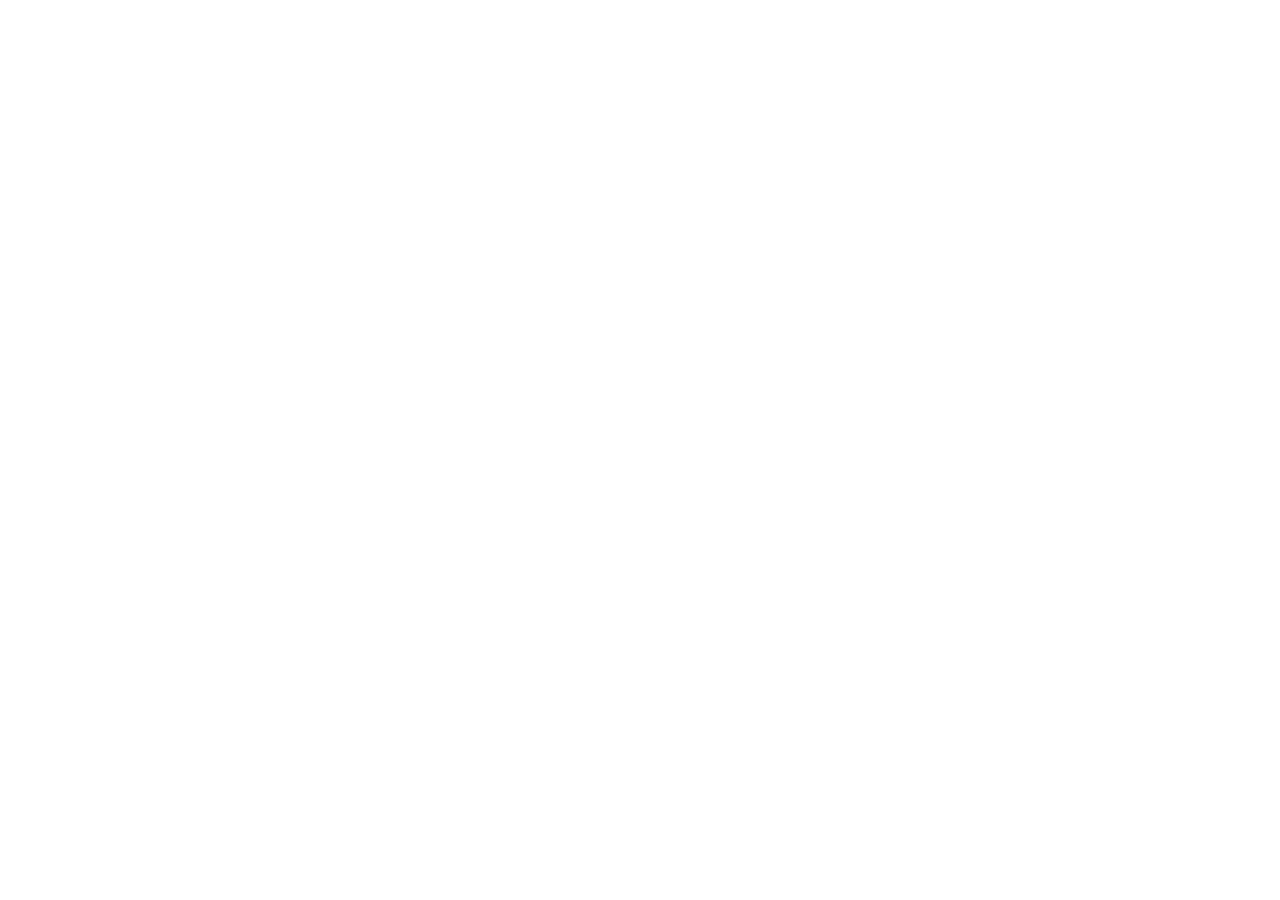
==== index.html @ 427bef6d "Add files via upload" ====
<!DOCTYPE html>
<html lang="en">
<head>
  <meta charset="UTF-8">
  <meta name="viewport" content="width=device-width, initial-scale=1">
  <title>Soulora · Where the soul finds its light</title>
  <meta name="description" content="Soulora Healing & Wellness Collective: book Reiki healing, tarot readings, quantum healing and consultations with senior healers. Where the soul finds its light.">
  <meta name="theme-color" content="#2b3f1d">
  <meta property="og:title" content="Soulora · Healing & Wellness Collective">
  <meta property="og:description" content="Where the soul finds its light. Book Reiki, Tarot, Quantum Healing and Healer Consultations.">
  <meta property="og:image" content="assets/logo-full.jpg">
  <link rel="icon" type="image/png" href="assets/favicon.png">
  <link rel="preconnect" href="https://fonts.googleapis.com">
  <link rel="preconnect" href="https://fonts.gstatic.com" crossorigin>
  <link href="https://fonts.googleapis.com/css2?family=Cormorant+Garamond:ital,wght@0,400;0,500;1,400&family=Jost:wght@300;400;500;600&family=Marcellus&display=swap" rel="stylesheet">
  <link rel="stylesheet" href="css/styles.css">
</head>
<body>
  <header class="site-header" id="site-header"></header>

  <main id="app" aria-live="polite"></main>

  <footer class="site-footer" id="site-footer"></footer>

  <!-- Booking modal -->
  <div class="modal-backdrop" id="modal" role="dialog" aria-modal="true" aria-label="Book an appointment">
    <div class="modal">
      <div class="modal-head"></div>
      <div class="modal-body"></div>
    </div>
  </div>

  <div class="toast" id="toast" role="status"></div>

  <noscript><p style="padding:2rem;text-align:center">Please enable JavaScript to book a session on Soulora.</p></noscript>

  <script src="js/data.js"></script>
  <script src="js/app.js"></script>
</body>
</html>
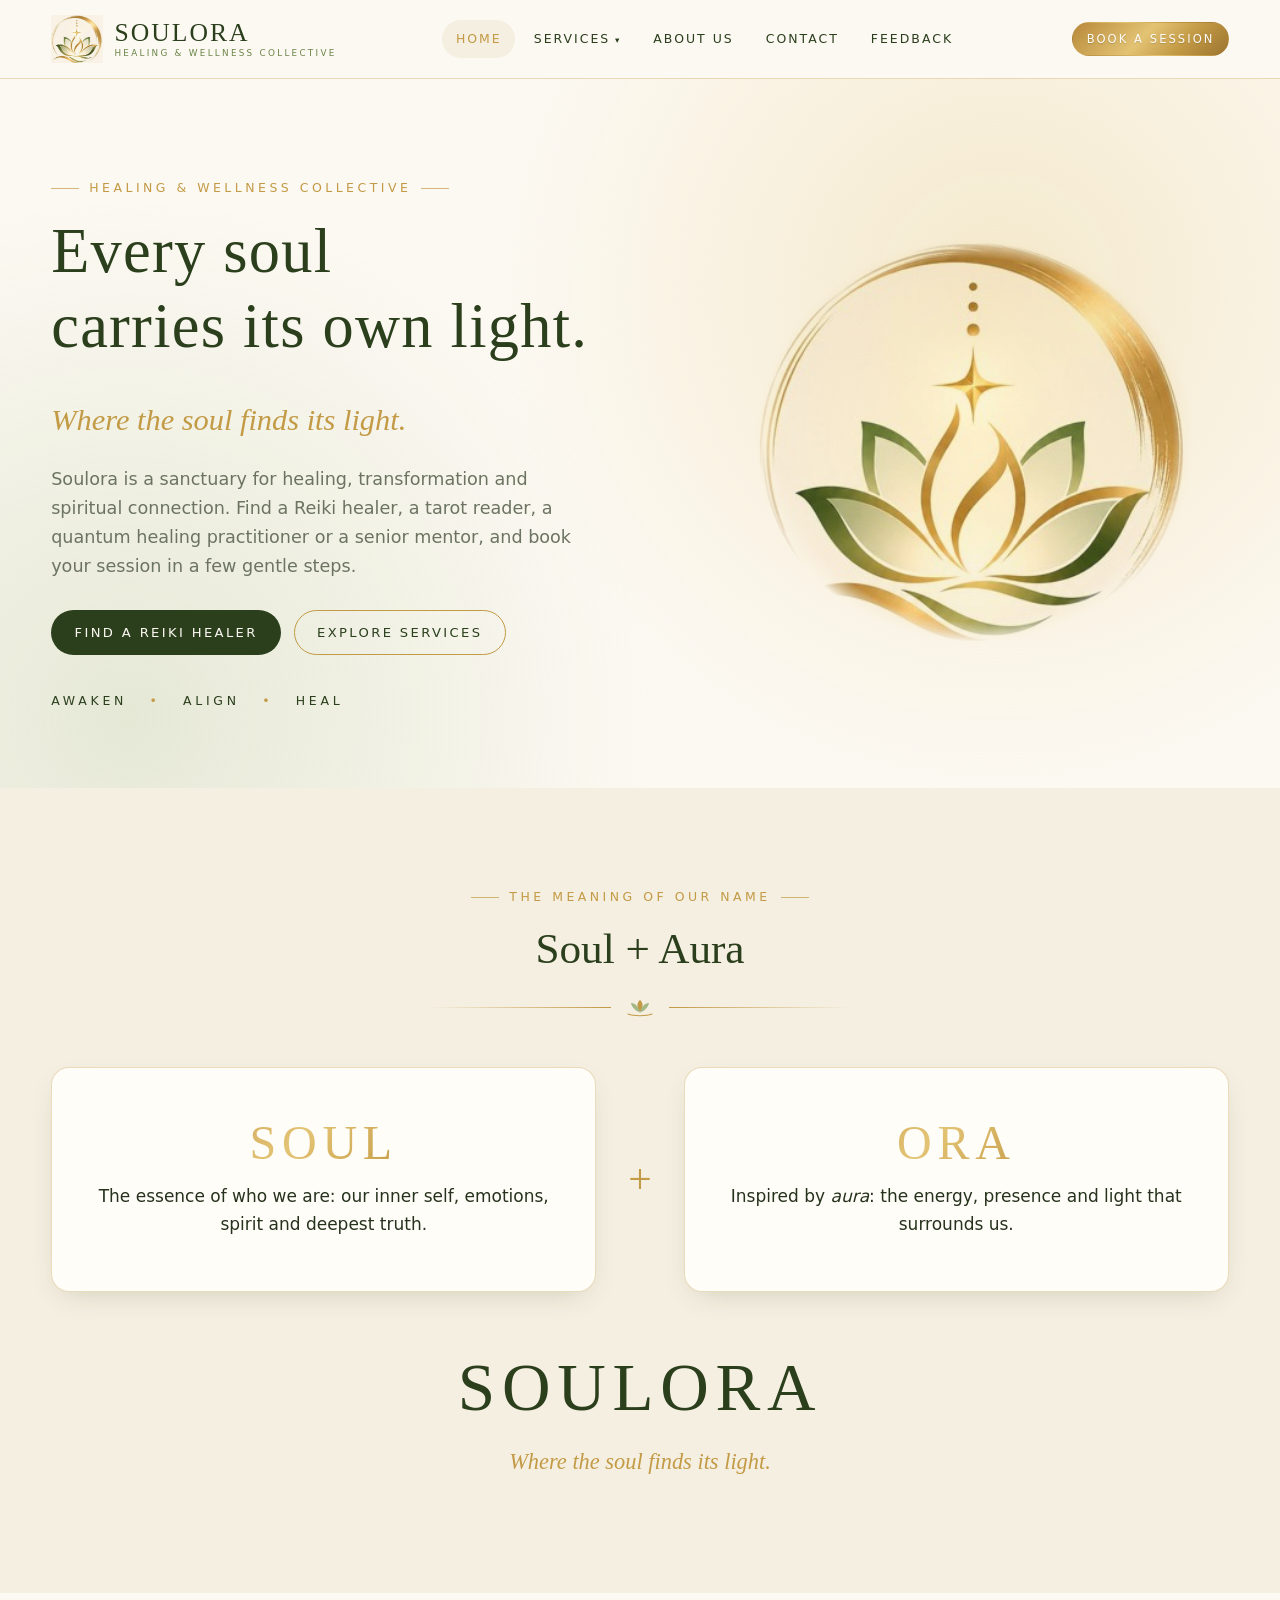
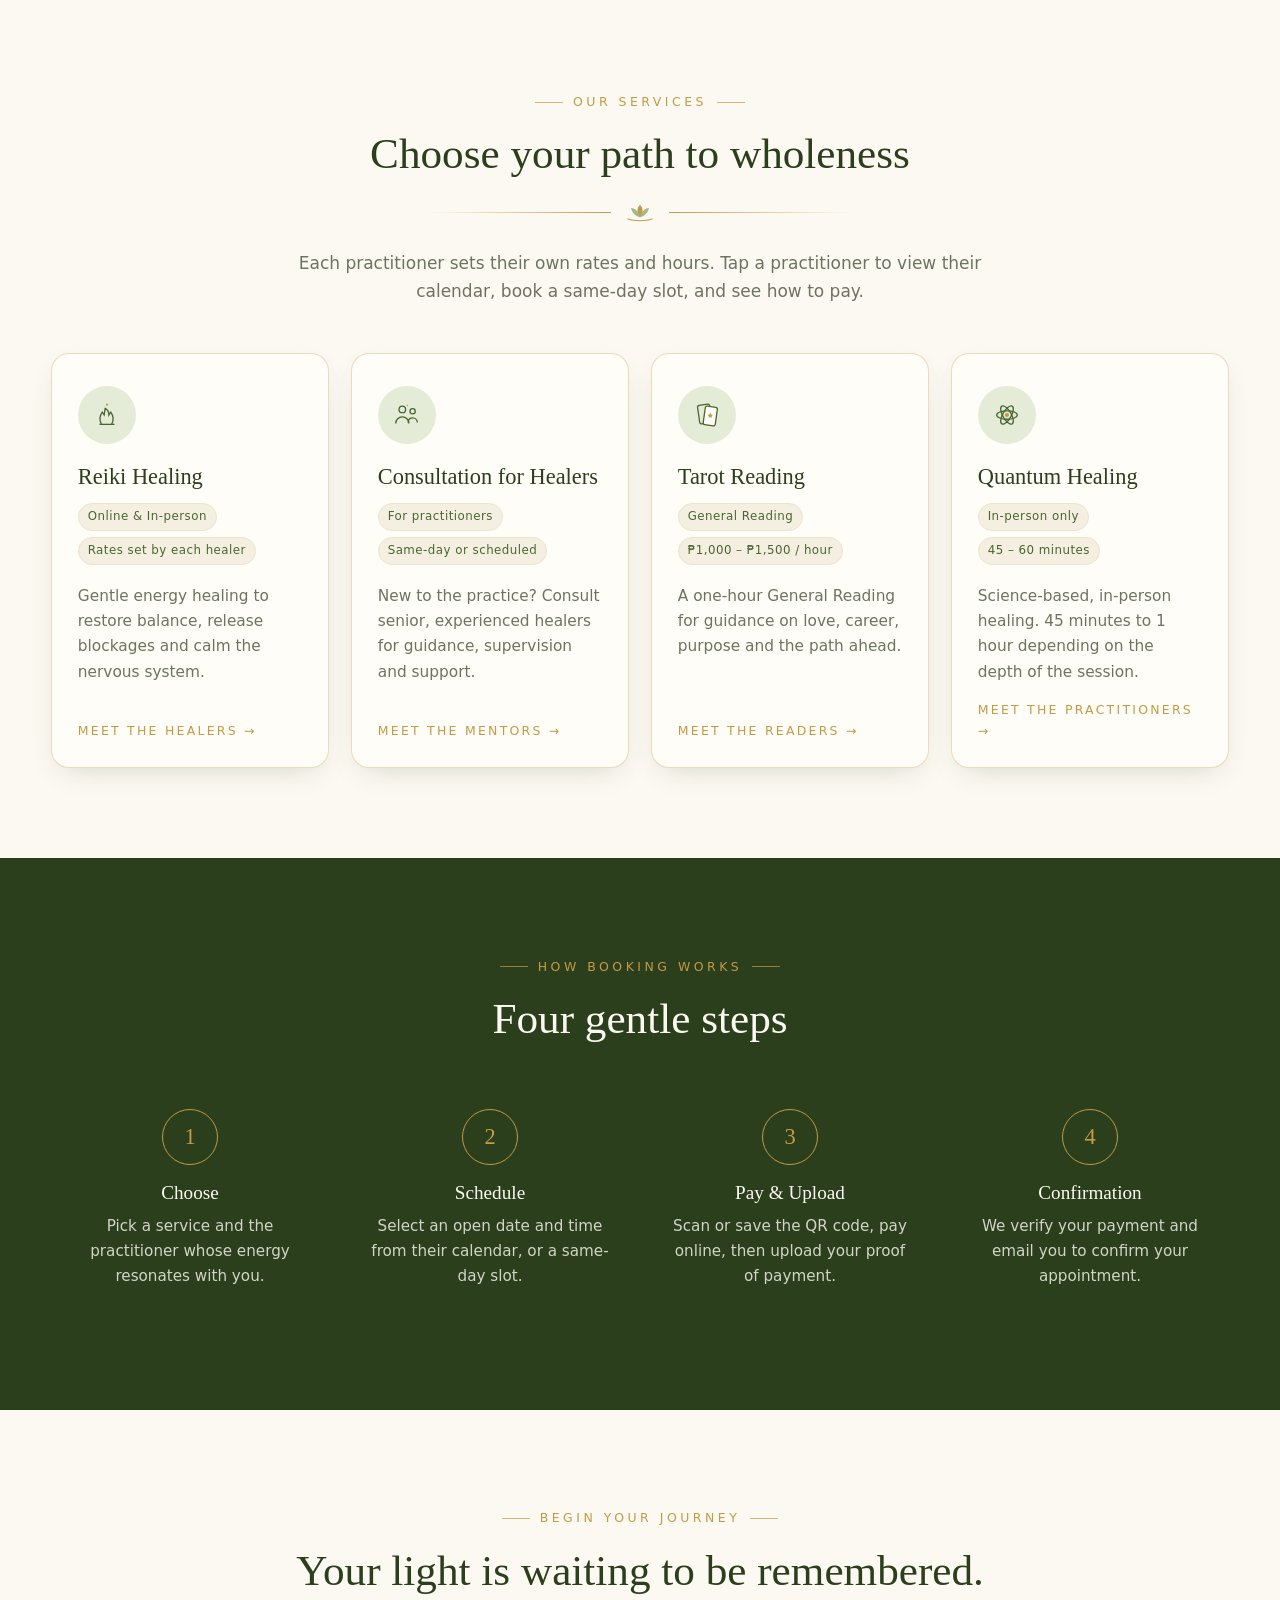
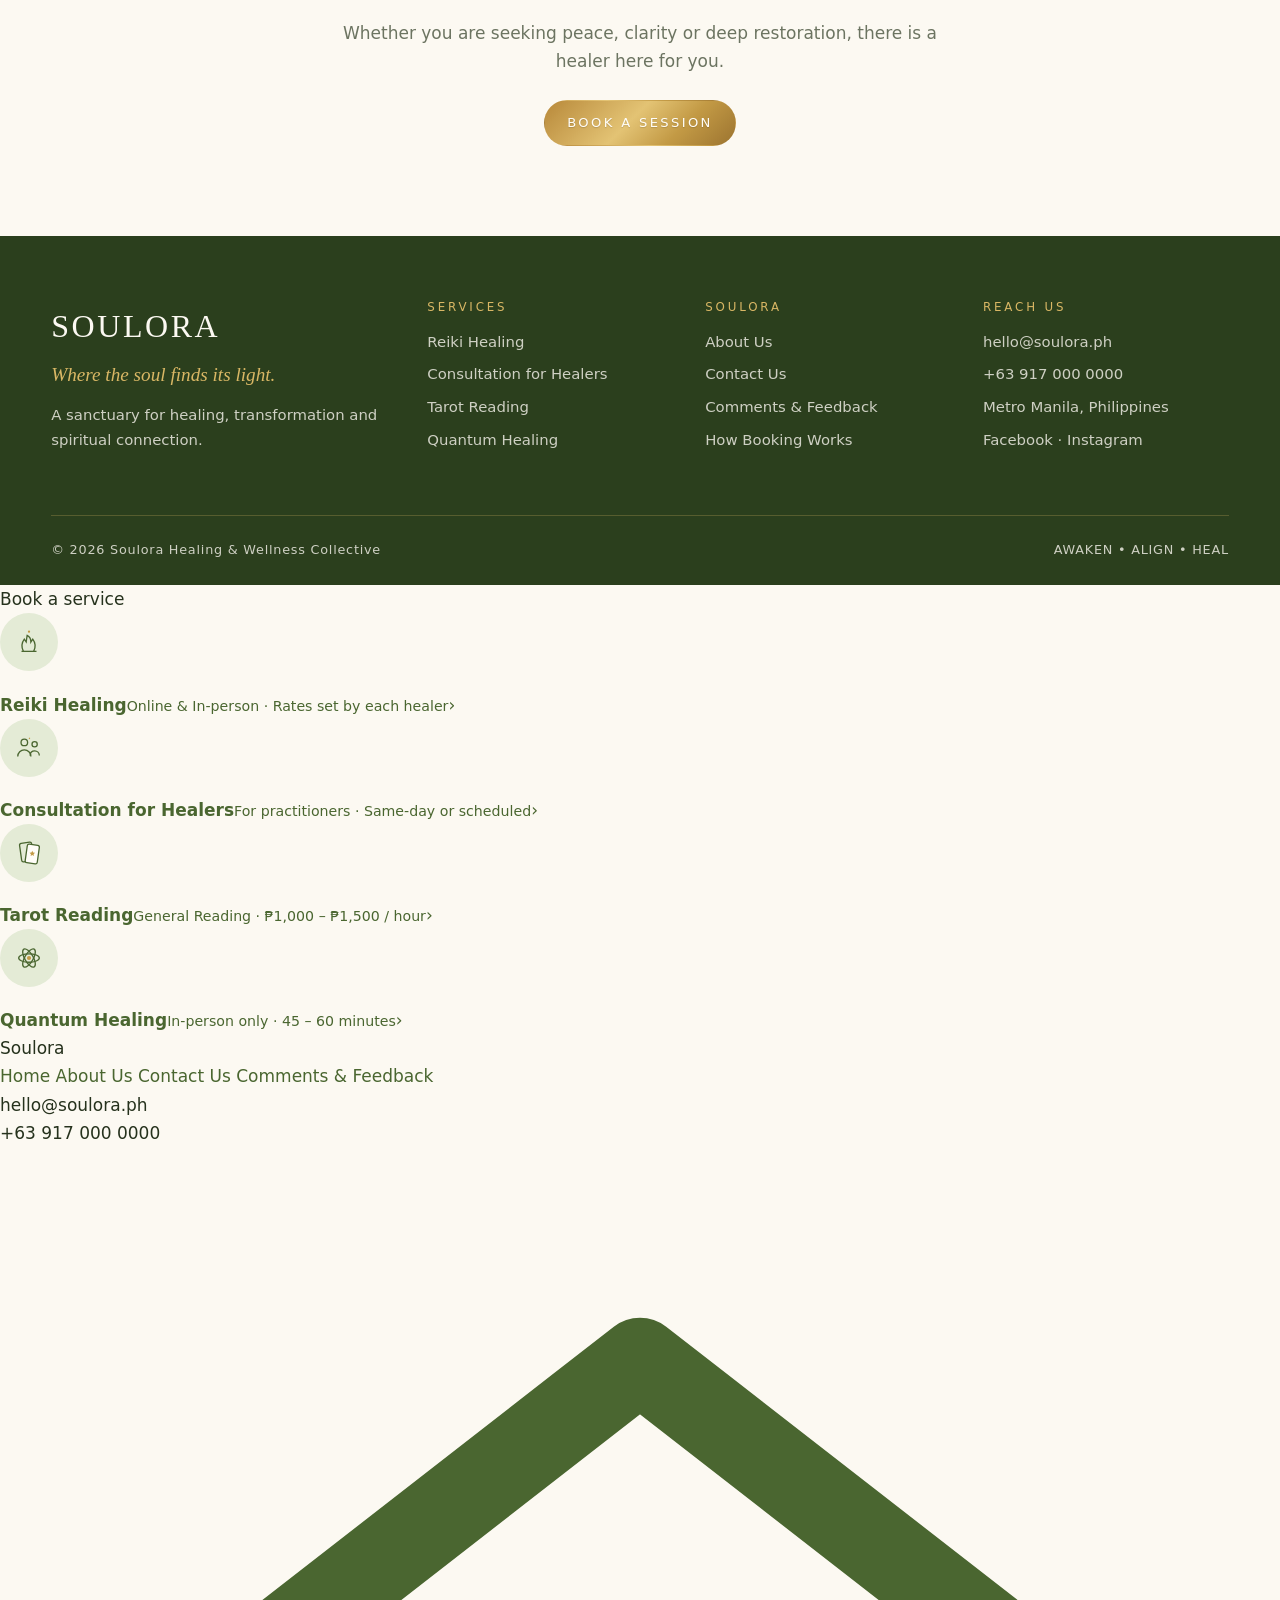
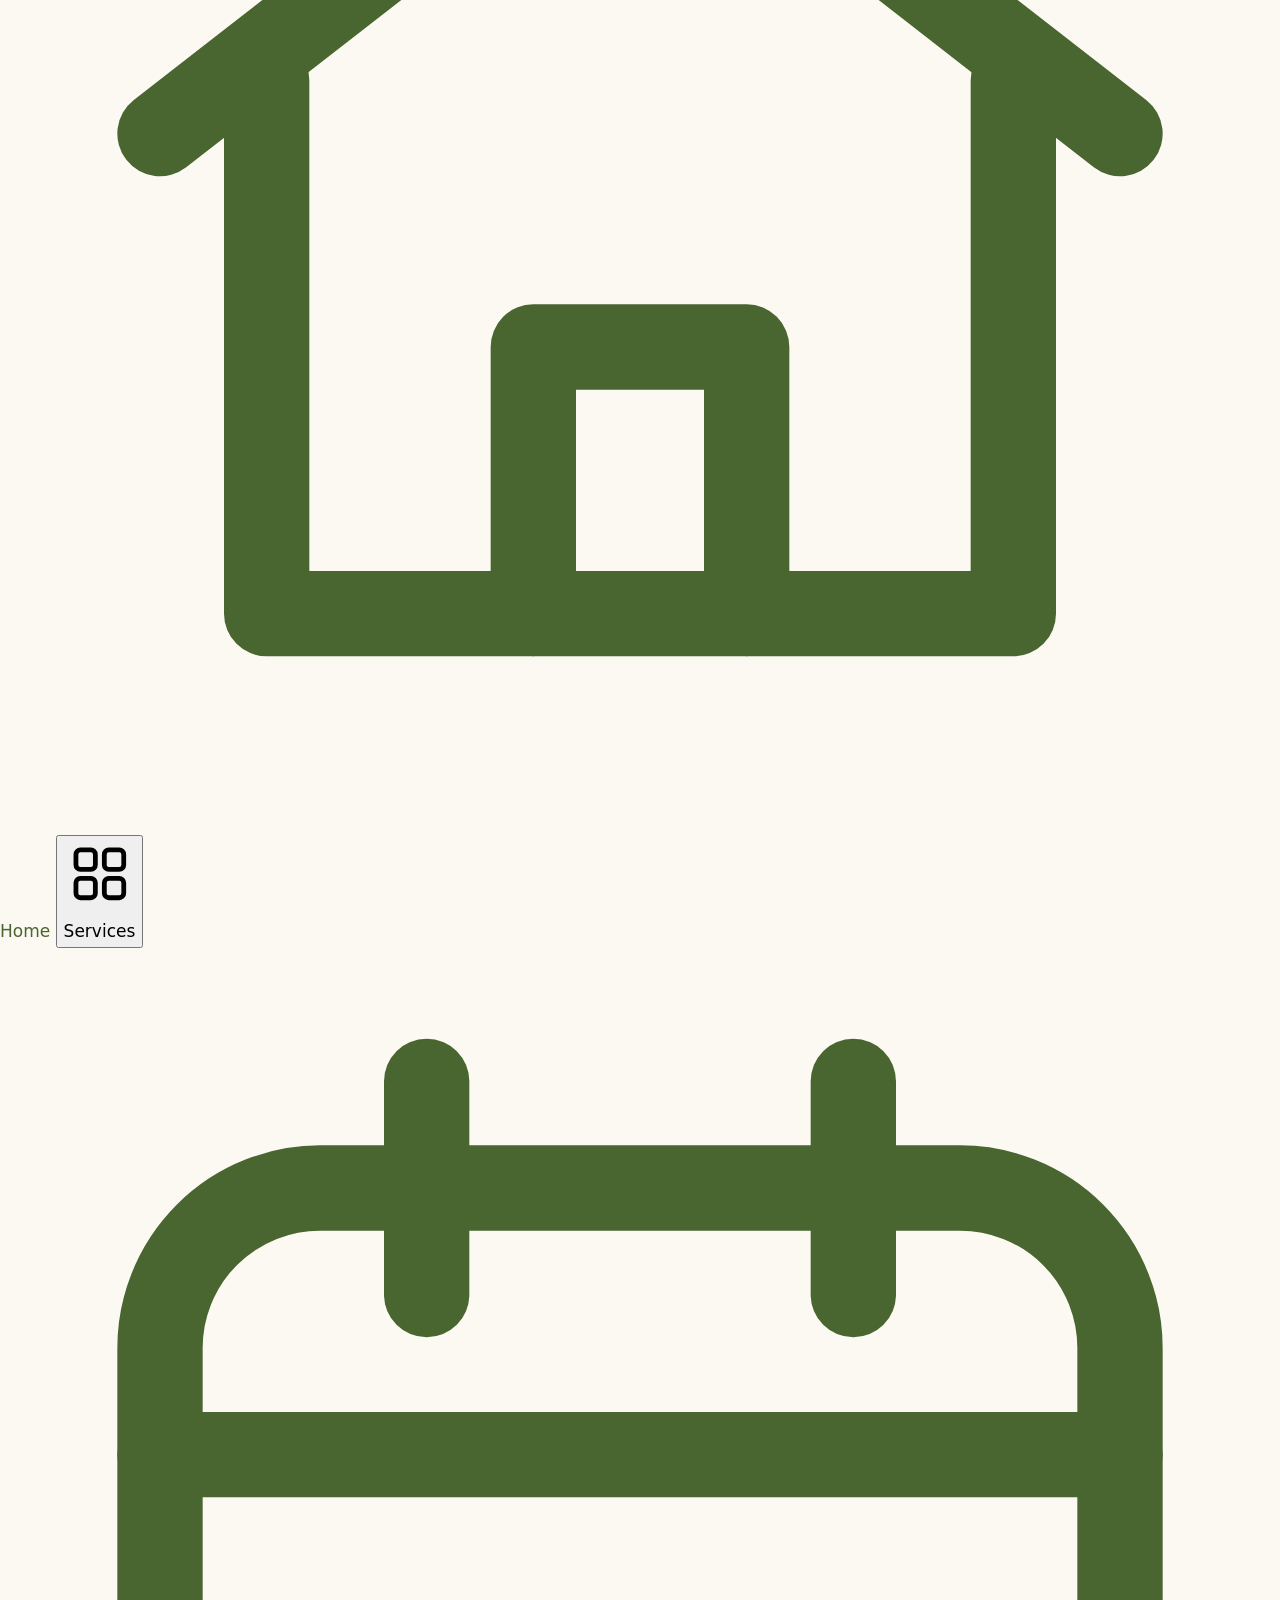
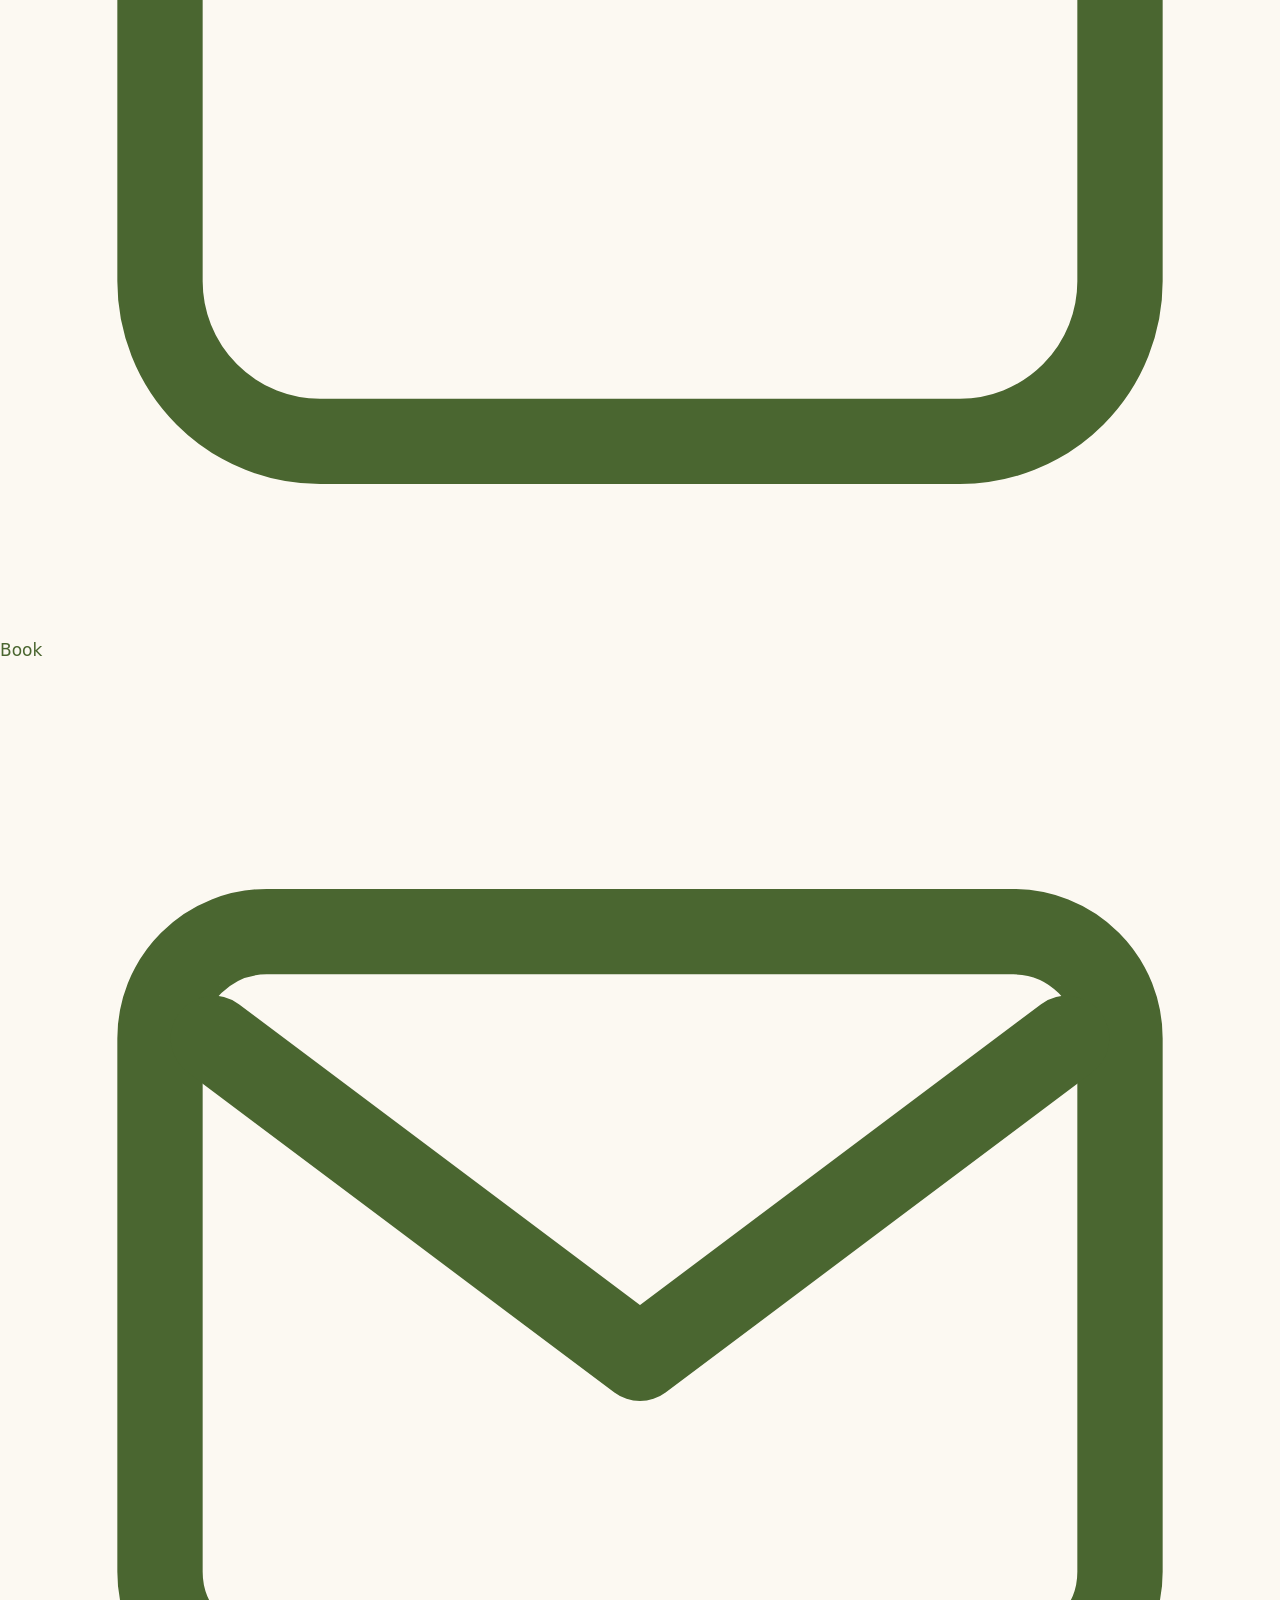
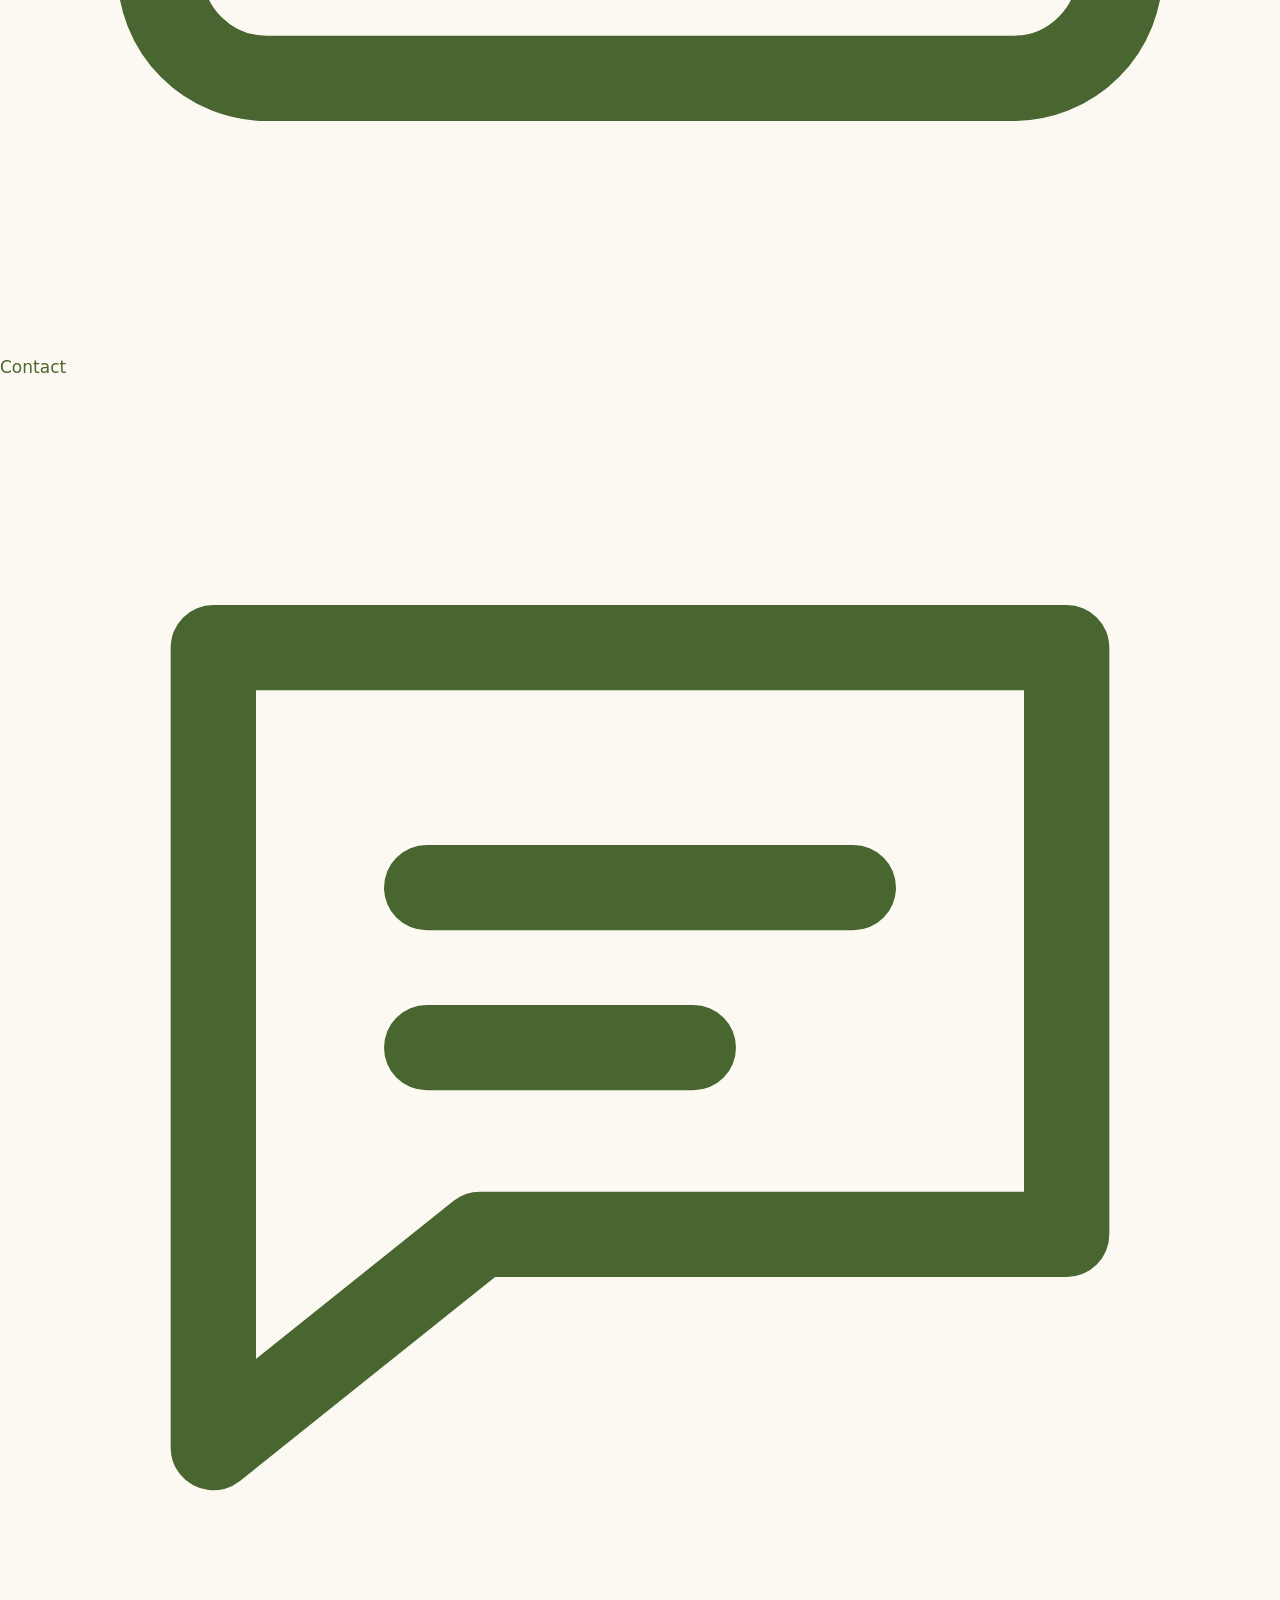
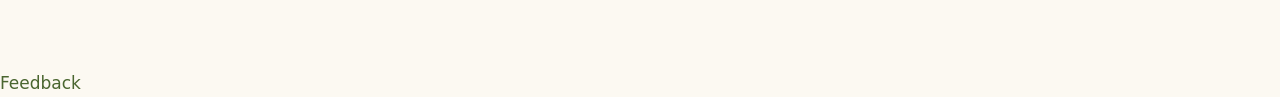
==== commit 374a1798: "Add files via upload" ====
--- a/index.html
+++ b/index.html
@@ -8,12 +8,12 @@
   <meta name="theme-color" content="#2b3f1d">
   <meta property="og:title" content="Soulora · Healing & Wellness Collective">
   <meta property="og:description" content="Where the soul finds its light. Book Reiki, Tarot, Quantum Healing and Healer Consultations.">
-  <meta property="og:image" content="assets/logo-full.jpg">
-  <link rel="icon" type="image/png" href="assets/favicon.png">
+  <meta property="og:image" content="logo-full.jpg">
+  <link rel="icon" type="image/png" href="favicon.png">
   <link rel="preconnect" href="https://fonts.googleapis.com">
   <link rel="preconnect" href="https://fonts.gstatic.com" crossorigin>
   <link href="https://fonts.googleapis.com/css2?family=Cormorant+Garamond:ital,wght@0,400;0,500;1,400&family=Jost:wght@300;400;500;600&family=Marcellus&display=swap" rel="stylesheet">
-  <link rel="stylesheet" href="css/styles.css">
+  <link rel="stylesheet" href="styles.css">
 </head>
 <body>
   <header class="site-header" id="site-header"></header>
@@ -34,7 +34,7 @@
 
   <noscript><p style="padding:2rem;text-align:center">Please enable JavaScript to book a session on Soulora.</p></noscript>
 
-  <script src="js/data.js"></script>
-  <script src="js/app.js"></script>
+  <script src="data.js"></script>
+  <script src="app.js"></script>
 </body>
 </html>
--- a/styles.css
+++ b/styles.css
@@ -0,0 +1,505 @@
+/* ==========================================================================
+   SOULORA — Healing & Wellness Collective
+   Theme colours are taken directly from the Soulora logo:
+   cream background, forest/sage greens (lotus leaves), and brushed gold.
+   ========================================================================== */
+
+:root {
+  --cream: #fcf9f2;
+  --cream-2: #f5efe1;
+  --cream-3: #ede4cf;
+  --forest: #2b3f1d;
+  --green: #4a6630;
+  --green-2: #6b8547;
+  --sage: #a3b884;
+  --sage-light: #e4ebd6;
+  --gold: #c39a45;
+  --gold-2: #d9b765;
+  --gold-light: #efdcae;
+  --ink: #26321d;
+  --muted: #6c7461;
+  --line: rgba(195, 154, 69, 0.35);
+  --white: #fffdf8;
+  --danger: #a5462f;
+
+  --font-display: "Marcellus", "Cormorant Garamond", Georgia, serif;
+  --font-serif: "Cormorant Garamond", Georgia, serif;
+  --font-body: "Jost", "Segoe UI", system-ui, sans-serif;
+
+  --radius: 18px;
+  --radius-sm: 10px;
+  --shadow: 0 10px 30px -12px rgba(43, 63, 29, 0.22);
+  --shadow-lg: 0 24px 60px -20px rgba(43, 63, 29, 0.35);
+  --gold-grad: linear-gradient(135deg, #b8893a 0%, #e3c374 45%, #c39a45 70%, #9c7430 100%);
+  --max: 1180px;
+}
+
+*,
+*::before,
+*::after { box-sizing: border-box; }
+
+html { scroll-behavior: smooth; }
+
+body {
+  margin: 0;
+  font-family: var(--font-body);
+  font-size: 17px;
+  line-height: 1.65;
+  color: var(--ink);
+  background: var(--cream);
+  -webkit-font-smoothing: antialiased;
+}
+
+img { max-width: 100%; display: block; }
+a { color: var(--green); text-decoration: none; }
+a:hover { color: var(--gold); }
+button { font: inherit; cursor: pointer; }
+h1, h2, h3, h4 { font-family: var(--font-display); font-weight: 400; color: var(--forest); line-height: 1.2; margin: 0 0 .5em; }
+h1 { font-size: clamp(2.4rem, 5vw, 3.9rem); letter-spacing: .02em; }
+h2 { font-size: clamp(1.9rem, 3.4vw, 2.7rem); }
+h3 { font-size: 1.4rem; }
+p { margin: 0 0 1em; }
+
+.container { width: min(var(--max), 92%); margin-inline: auto; }
+
+.eyebrow {
+  font-family: var(--font-body);
+  text-transform: uppercase;
+  letter-spacing: .28em;
+  font-size: .78rem;
+  font-weight: 500;
+  color: var(--gold);
+  display: inline-flex;
+  align-items: center;
+  gap: .8em;
+  margin-bottom: 1rem;
+}
+.eyebrow::before, .eyebrow::after { content: ""; width: 28px; height: 1px; background: var(--gold); opacity: .7; }
+
+.serif-italic { font-family: var(--font-serif); font-style: italic; }
+
+/* Gold leaf divider (echoes the small lotus under the logo wordmark) */
+.divider {
+  display: flex; align-items: center; justify-content: center; gap: 14px;
+  margin: 1.2rem auto 1.6rem; max-width: 420px;
+}
+.divider::before, .divider::after { content: ""; flex: 1; height: 1px; background: linear-gradient(90deg, transparent, var(--gold)); }
+.divider::after { background: linear-gradient(90deg, var(--gold), transparent); }
+.divider svg { width: 30px; height: 22px; }
+
+/* ---------- Buttons ---------- */
+.btn {
+  display: inline-flex; align-items: center; justify-content: center; gap: .55em;
+  padding: .85em 1.7em;
+  border-radius: 999px;
+  border: 1px solid transparent;
+  font-family: var(--font-body);
+  font-size: .82rem;
+  letter-spacing: .18em;
+  text-transform: uppercase;
+  font-weight: 500;
+  transition: transform .2s ease, box-shadow .2s ease, background .2s ease, color .2s ease;
+  white-space: nowrap;
+}
+.btn:hover { transform: translateY(-1px); }
+.btn-primary { background: var(--forest); color: var(--cream); }
+.btn-primary:hover { background: var(--green); color: var(--white); box-shadow: var(--shadow); }
+.btn-gold { background: var(--gold-grad); color: var(--white); text-shadow: 0 1px 1px rgba(0,0,0,.15); }
+.btn-gold:hover { color: var(--white); box-shadow: 0 10px 24px -10px rgba(195,154,69,.8); }
+.btn-ghost { background: transparent; color: var(--forest); border-color: var(--gold); }
+.btn-ghost:hover { background: var(--cream-2); color: var(--forest); }
+.btn-sm { padding: .6em 1.15em; font-size: .72rem; }
+.btn[disabled] { opacity: .45; cursor: not-allowed; transform: none; box-shadow: none; }
+
+/* ---------- Header ---------- */
+.site-header {
+  position: sticky; top: 0; z-index: 50;
+  background: rgba(252, 249, 242, .92);
+  backdrop-filter: blur(10px);
+  border-bottom: 1px solid var(--line);
+}
+.nav { display: flex; align-items: center; justify-content: space-between; height: 78px; gap: 1rem; }
+.brand { display: flex; align-items: center; gap: .7rem; color: var(--forest); }
+.brand img { width: 52px; height: auto; mix-blend-mode: multiply; }
+.brand-text { display: flex; flex-direction: column; line-height: 1; }
+.brand-name { font-family: var(--font-display); font-size: 1.6rem; letter-spacing: .08em; color: var(--forest); }
+.brand-sub { font-size: .55rem; letter-spacing: .26em; text-transform: uppercase; color: var(--green-2); margin-top: 4px; }
+
+.nav-links { display: flex; align-items: center; gap: .3rem; list-style: none; margin: 0; padding: 0; }
+.nav-links > li { position: relative; }
+.nav-links a, .nav-links .nav-trigger {
+  display: block; padding: .55rem .85rem;
+  font-size: .78rem; letter-spacing: .16em; text-transform: uppercase;
+  color: var(--forest); background: none; border: 0; border-radius: 999px;
+}
+.nav-links a:hover, .nav-links .nav-trigger:hover, .nav-links a.active { color: var(--gold); }
+.nav-links a.active { background: var(--cream-2); }
+.nav-trigger::after { content: " ▾"; font-size: .7em; }
+
+.submenu {
+  position: absolute; top: calc(100% + 8px); left: 50%; transform: translate(-50%, 6px);
+  min-width: 250px; list-style: none; margin: 0; padding: .6rem;
+  background: var(--white); border: 1px solid var(--line); border-radius: 14px; box-shadow: var(--shadow-lg);
+  opacity: 0; visibility: hidden; transition: all .2s ease;
+}
+.has-sub:hover .submenu, .has-sub:focus-within .submenu, .has-sub.open .submenu { opacity: 1; visibility: visible; transform: translate(-50%, 0); }
+.submenu a { text-transform: none; letter-spacing: .02em; font-size: .98rem; border-radius: 10px; padding: .6rem .8rem; }
+.submenu a small { display: block; color: var(--muted); font-size: .78rem; }
+.submenu a:hover { background: var(--cream-2); color: var(--forest); }
+
+.nav-cta { display: flex; align-items: center; gap: .6rem; }
+.menu-toggle { display: none; background: none; border: 1px solid var(--line); border-radius: 10px; width: 44px; height: 44px; color: var(--forest); }
+.menu-toggle span { display: block; width: 20px; height: 1.5px; background: currentColor; margin: 5px auto; transition: .2s; }
+
+/* ---------- Hero ---------- */
+.hero {
+  position: relative; overflow: hidden;
+  padding: clamp(3rem, 7vw, 6rem) 0 clamp(3rem, 6vw, 5rem);
+  background:
+    radial-gradient(circle at 78% 30%, rgba(239, 220, 174, .55), transparent 45%),
+    radial-gradient(circle at 10% 90%, rgba(163, 184, 132, .25), transparent 40%),
+    var(--cream);
+}
+.hero-grid { display: grid; grid-template-columns: 1.1fr .9fr; align-items: center; gap: 3rem; }
+.hero h1 span { display: block; }
+.hero .tagline { font-family: var(--font-serif); font-style: italic; font-size: clamp(1.4rem, 2.4vw, 1.9rem); color: var(--gold); margin-bottom: 1.2rem; }
+.hero p.lead { font-size: 1.1rem; color: var(--muted); max-width: 540px; }
+.hero-actions { display: flex; flex-wrap: wrap; gap: .8rem; margin-top: 1.8rem; }
+.hero-art { position: relative; display: grid; place-items: center; }
+.hero-art img { position: relative; width: min(440px, 100%); mix-blend-mode: multiply; animation: float 7s ease-in-out infinite;
+  -webkit-mask-image: radial-gradient(closest-side, #000 90%, transparent 100%); mask-image: radial-gradient(closest-side, #000 90%, transparent 100%); }
+.hero-art::before {
+  content: ""; position: absolute; width: 78%; aspect-ratio: 1; border-radius: 50%;
+  background: radial-gradient(circle, rgba(255, 246, 214, .95), rgba(239, 220, 174, 0) 70%);
+  filter: blur(8px);
+}
+.pillars { display: flex; gap: 1.4rem; margin-top: 2.2rem; font-size: .78rem; letter-spacing: .3em; text-transform: uppercase; color: var(--forest); }
+.pillars span::before { content: "•"; color: var(--gold); margin-right: 1.4rem; }
+.pillars span:first-child::before { display: none; }
+
+@keyframes float { 0%, 100% { transform: translateY(0); } 50% { transform: translateY(-10px); } }
+
+/* ---------- Sections ---------- */
+section { padding: clamp(3.5rem, 7vw, 6rem) 0; }
+.section-head { text-align: center; max-width: 720px; margin: 0 auto 3rem; }
+.section-head p { color: var(--muted); }
+.bg-soft { background: var(--cream-2); }
+.bg-forest { background: var(--forest); color: var(--cream); }
+.bg-forest h2, .bg-forest h3 { color: var(--cream); }
+.bg-forest p { color: rgba(252, 249, 242, .8); }
+
+/* Meaning (SOUL + ORA) */
+.meaning { display: grid; grid-template-columns: 1fr auto 1fr; gap: 2rem; align-items: stretch; }
+.meaning-card { background: var(--white); border: 1px solid var(--line); border-radius: var(--radius); padding: 2.2rem; text-align: center; box-shadow: var(--shadow); }
+.meaning-card .word { font-family: var(--font-display); font-size: 3rem; letter-spacing: .12em; background: var(--gold-grad); -webkit-background-clip: text; background-clip: text; color: transparent; }
+.meaning-plus { display: grid; place-items: center; font-family: var(--font-display); font-size: 2.6rem; color: var(--gold); }
+.meaning-result { text-align: center; margin-top: 2.6rem; }
+.meaning-result .word { font-family: var(--font-display); font-size: clamp(2.6rem, 6vw, 4.2rem); letter-spacing: .1em; color: var(--forest); }
+
+/* Service cards */
+.services-grid { display: grid; grid-template-columns: repeat(4, 1fr); gap: 1.4rem; }
+.service-card {
+  position: relative; display: flex; flex-direction: column;
+  background: var(--white); border: 1px solid var(--line); border-radius: var(--radius);
+  padding: 2rem 1.6rem 1.6rem; box-shadow: var(--shadow); transition: transform .25s ease, box-shadow .25s ease;
+  color: var(--ink);
+}
+.service-card:hover { transform: translateY(-6px); box-shadow: var(--shadow-lg); color: var(--ink); }
+.service-icon { width: 58px; height: 58px; border-radius: 50%; display: grid; place-items: center; background: var(--sage-light); margin-bottom: 1.2rem; }
+.service-icon svg { width: 30px; height: 30px; }
+.service-card h3 { margin-bottom: .4rem; }
+.service-card p { font-size: .96rem; color: var(--muted); flex: 1; }
+.service-meta { display: flex; flex-wrap: wrap; gap: .4rem; margin: .4rem 0 1.2rem; }
+.chip { display: inline-flex; align-items: center; gap: .35em; padding: .25em .75em; border-radius: 999px; font-size: .74rem; letter-spacing: .04em; background: var(--cream-2); color: var(--green); border: 1px solid var(--cream-3); }
+.chip.gold { background: #fbf2dc; color: #8a6a26; border-color: var(--gold-light); }
+.chip.warn { background: #f8ebe4; color: var(--danger); border-color: #efd3c6; }
+.link-arrow { font-size: .78rem; letter-spacing: .18em; text-transform: uppercase; color: var(--gold); }
+
+/* Steps */
+.steps { display: grid; grid-template-columns: repeat(4, 1fr); gap: 1.4rem; counter-reset: step; }
+.step { text-align: center; padding: 1rem; }
+.step-num { width: 56px; height: 56px; margin: 0 auto 1rem; border-radius: 50%; border: 1px solid var(--gold); display: grid; place-items: center; font-family: var(--font-display); font-size: 1.4rem; color: var(--gold); background: var(--white); }
+.bg-forest .step-num { background: transparent; }
+.step h3 { font-size: 1.2rem; }
+.step p { font-size: .95rem; }
+
+/* Page banner */
+.page-banner {
+  padding: clamp(3rem, 6vw, 4.5rem) 0 clamp(2.5rem, 5vw, 3.5rem);
+  text-align: center;
+  background:
+    radial-gradient(ellipse at 50% 0%, rgba(239, 220, 174, .6), transparent 60%),
+    var(--cream);
+  border-bottom: 1px solid var(--line);
+}
+.page-banner p { max-width: 680px; margin: 0 auto; color: var(--muted); font-size: 1.08rem; }
+.info-strip { display: flex; flex-wrap: wrap; justify-content: center; gap: .6rem; margin-top: 1.6rem; }
+.info-strip .chip { font-size: .82rem; padding: .45em 1em; }
+
+/* ---------- Practitioner cards ---------- */
+.practitioners { display: grid; grid-template-columns: repeat(auto-fill, minmax(280px, 1fr)); gap: 1.6rem; align-items: start; }
+.p-card {
+  background: var(--white); border: 1px solid var(--line); border-radius: var(--radius);
+  box-shadow: var(--shadow); overflow: hidden; transition: box-shadow .25s ease, transform .25s ease;
+}
+.p-card:hover { box-shadow: var(--shadow-lg); }
+.p-card.open { box-shadow: var(--shadow-lg); border-color: var(--gold); }
+.p-head { display: block; width: 100%; text-align: left; background: none; border: 0; padding: 0; color: inherit; }
+.p-photo { position: relative; aspect-ratio: 4 / 3.4; background: var(--cream-2); overflow: hidden; }
+.p-photo img, .p-photo svg { width: 100%; height: 100%; object-fit: cover; transition: transform .5s ease; }
+.p-card:hover .p-photo img, .p-card:hover .p-photo svg { transform: scale(1.03); }
+.p-badge { position: absolute; top: 12px; left: 12px; }
+.p-badge .chip { background: rgba(255, 253, 248, .92); }
+.p-body { padding: 1.2rem 1.4rem 1.3rem; }
+.p-name { font-family: var(--font-display); font-size: 1.45rem; color: var(--forest); margin: 0; }
+.p-title { font-size: .8rem; letter-spacing: .14em; text-transform: uppercase; color: var(--gold); margin-bottom: .6rem; }
+.p-row { display: flex; justify-content: space-between; align-items: center; gap: .6rem; font-size: .9rem; color: var(--muted); }
+.p-rate { font-family: var(--font-display); font-size: 1.25rem; color: var(--forest); }
+.p-rate small { font-family: var(--font-body); font-size: .75rem; color: var(--muted); }
+.p-toggle { display: flex; align-items: center; justify-content: center; gap: .5rem; margin-top: 1rem; padding-top: .9rem; border-top: 1px dashed var(--line); font-size: .74rem; letter-spacing: .2em; text-transform: uppercase; color: var(--green); }
+.p-toggle .chev { transition: transform .25s ease; }
+.p-card.open .p-toggle .chev { transform: rotate(180deg); }
+
+.p-drop { display: grid; grid-template-rows: 0fr; transition: grid-template-rows .35s ease; }
+.p-card.open .p-drop { grid-template-rows: 1fr; }
+.p-drop > div { overflow: hidden; }
+.p-drop-inner { padding: 0 1.4rem 1.4rem; }
+.drop-links { display: grid; gap: .55rem; margin-bottom: 1.1rem; }
+.drop-link {
+  display: flex; align-items: center; gap: .8rem; width: 100%; text-align: left;
+  padding: .8rem .95rem; border-radius: 12px; border: 1px solid var(--cream-3); background: var(--cream);
+  color: var(--forest); transition: all .2s ease;
+}
+.drop-link:hover { border-color: var(--gold); background: #fffaf0; }
+.drop-link .ico { width: 36px; height: 36px; flex: none; border-radius: 50%; display: grid; place-items: center; background: var(--sage-light); color: var(--green); }
+.drop-link .ico.gold { background: #fbf2dc; color: var(--gold); }
+.drop-link strong { display: block; font-weight: 500; font-size: .95rem; }
+.drop-link small { color: var(--muted); font-size: .8rem; }
+.drop-link[disabled] { opacity: .55; cursor: not-allowed; }
+.drop-link[disabled]:hover { border-color: var(--cream-3); background: var(--cream); }
+
+.hours-list { list-style: none; padding: 0; margin: 0 0 1rem; font-size: .88rem; }
+.hours-list li { display: flex; justify-content: space-between; padding: .3rem 0; border-bottom: 1px dotted var(--cream-3); }
+.hours-list li span:last-child { color: var(--muted); }
+.hours-list li.off span:last-child { color: #b5ad9b; font-style: italic; }
+
+.howto { background: var(--cream-2); border-radius: 14px; padding: 1rem 1.1rem; font-size: .88rem; }
+.howto h4 { font-family: var(--font-body); font-size: .74rem; letter-spacing: .2em; text-transform: uppercase; color: var(--gold); margin: 0 0 .5rem; }
+.howto ol { margin: 0 0 .9rem; padding-left: 1.2rem; }
+.howto ol:last-child { margin-bottom: 0; }
+.howto li { margin-bottom: .25rem; }
+.qr-mini { display: flex; gap: .9rem; align-items: center; margin: .2rem 0 .9rem; padding: .7rem; background: var(--white); border-radius: 12px; border: 1px solid var(--cream-3); }
+.qr-mini .qr { width: 86px; height: 86px; flex: none; }
+.qr-mini p { margin: 0; font-size: .82rem; }
+
+/* Info panel (page-level instructions) */
+.guide-grid { display: grid; grid-template-columns: 1fr 1fr; gap: 1.6rem; }
+.guide-card { background: var(--white); border: 1px solid var(--line); border-radius: var(--radius); padding: 2rem; }
+.guide-card ol { padding-left: 1.2rem; margin: 0; }
+.guide-card li { margin-bottom: .6rem; }
+.notice { display: flex; gap: .8rem; padding: 1rem 1.2rem; border-radius: 14px; background: #fbf2dc; border: 1px solid var(--gold-light); font-size: .93rem; color: #6d5420; }
+.notice svg { flex: none; width: 22px; height: 22px; margin-top: 2px; }
+
+/* ---------- Modal ---------- */
+.modal-backdrop {
+  position: fixed; inset: 0; z-index: 100; background: rgba(32, 45, 22, .55);
+  backdrop-filter: blur(4px); display: grid; place-items: center; padding: 1rem;
+  opacity: 0; visibility: hidden; transition: opacity .25s ease;
+}
+.modal-backdrop.show { opacity: 1; visibility: visible; }
+.modal {
+  width: min(760px, 100%); max-height: calc(100vh - 2rem); overflow: auto;
+  background: var(--cream); border-radius: 22px; border: 1px solid var(--line); box-shadow: var(--shadow-lg);
+  transform: translateY(14px); transition: transform .25s ease;
+}
+.modal-backdrop.show .modal { transform: translateY(0); }
+.modal-head { position: sticky; top: 0; z-index: 2; display: flex; align-items: center; gap: 1rem; padding: 1.1rem 1.5rem; background: var(--white); border-bottom: 1px solid var(--line); }
+.modal-head .avatar { width: 48px; height: 48px; border-radius: 50%; overflow: hidden; flex: none; border: 2px solid var(--gold-light); }
+.modal-head .avatar img, .modal-head .avatar svg { width: 100%; height: 100%; object-fit: cover; }
+.modal-head h3 { margin: 0; font-size: 1.3rem; }
+.modal-head small { color: var(--muted); font-size: .82rem; }
+.modal-close { margin-left: auto; width: 40px; height: 40px; border-radius: 50%; border: 1px solid var(--line); background: var(--cream); color: var(--forest); font-size: 1.3rem; line-height: 1; }
+.modal-body { padding: 1.5rem; }
+
+.stepper { display: flex; gap: .4rem; margin-bottom: 1.4rem; }
+.stepper div { flex: 1; text-align: center; font-size: .68rem; letter-spacing: .14em; text-transform: uppercase; color: var(--muted); padding-top: .55rem; border-top: 3px solid var(--cream-3); }
+.stepper div.on { color: var(--forest); border-top-color: var(--gold); }
+
+.cal-wrap { display: grid; grid-template-columns: 1.15fr 1fr; gap: 1.4rem; }
+.calendar { background: var(--white); border: 1px solid var(--cream-3); border-radius: 16px; padding: 1rem; }
+.cal-head { display: flex; align-items: center; justify-content: space-between; margin-bottom: .6rem; }
+.cal-head strong { font-family: var(--font-display); font-weight: 400; font-size: 1.15rem; color: var(--forest); }
+.cal-nav { width: 34px; height: 34px; border-radius: 50%; border: 1px solid var(--cream-3); background: var(--cream); color: var(--forest); }
+.cal-nav[disabled] { opacity: .35; cursor: not-allowed; }
+.cal-grid { display: grid; grid-template-columns: repeat(7, 1fr); gap: 4px; }
+.cal-dow { font-size: .68rem; letter-spacing: .1em; text-transform: uppercase; color: var(--muted); text-align: center; padding: .3rem 0; }
+.cal-day {
+  aspect-ratio: 1; border-radius: 10px; border: 1px solid transparent; background: none;
+  font-size: .9rem; color: #c3bba8; display: grid; place-items: center; position: relative;
+}
+.cal-day.avail { color: var(--forest); background: var(--sage-light); border-color: #d5dfc1; }
+.cal-day.avail:hover { border-color: var(--gold); }
+.cal-day.today::after { content: ""; position: absolute; bottom: 5px; width: 4px; height: 4px; border-radius: 50%; background: var(--gold); }
+.cal-day.sel { background: var(--forest); color: var(--cream); border-color: var(--forest); }
+.cal-day.sel.today::after { background: var(--gold-light); }
+.cal-legend { display: flex; gap: 1rem; font-size: .74rem; color: var(--muted); margin-top: .7rem; }
+.cal-legend i { display: inline-block; width: 10px; height: 10px; border-radius: 3px; margin-right: .3rem; vertical-align: middle; }
+
+.slots h4 { font-family: var(--font-body); font-size: .74rem; letter-spacing: .2em; text-transform: uppercase; color: var(--gold); margin-bottom: .7rem; }
+.slot-grid { display: grid; grid-template-columns: repeat(2, 1fr); gap: .5rem; }
+.slot { padding: .65rem .5rem; border-radius: 10px; border: 1px solid var(--cream-3); background: var(--white); color: var(--forest); font-size: .9rem; }
+.slot:hover { border-color: var(--gold); }
+.slot.sel { background: var(--forest); color: var(--cream); border-color: var(--forest); }
+.slot[disabled] { color: #c3bba8; text-decoration: line-through; background: var(--cream); cursor: not-allowed; }
+.empty-note { padding: 1.2rem; border-radius: 12px; background: var(--white); border: 1px dashed var(--cream-3); color: var(--muted); font-size: .9rem; text-align: center; }
+
+.summary { background: var(--white); border: 1px solid var(--cream-3); border-radius: 14px; padding: 1rem 1.2rem; margin-bottom: 1.2rem; font-size: .93rem; }
+.summary div { display: flex; justify-content: space-between; gap: 1rem; padding: .25rem 0; }
+.summary div span:first-child { color: var(--muted); }
+.summary div span:last-child { text-align: right; color: var(--forest); font-weight: 500; }
+
+.modal-foot { display: flex; justify-content: space-between; align-items: center; gap: 1rem; margin-top: 1.4rem; padding-top: 1.2rem; border-top: 1px solid var(--line); }
+
+/* Forms */
+.form-grid { display: grid; grid-template-columns: 1fr 1fr; gap: 1rem; }
+.field { display: flex; flex-direction: column; gap: .35rem; min-width: 0; }
+.field input, .field select, .field textarea { width: 100%; }
+.field.full { grid-column: 1 / -1; }
+.field label { font-size: .74rem; letter-spacing: .16em; text-transform: uppercase; color: var(--green); }
+.field label .req { color: var(--gold); }
+.field input, .field select, .field textarea {
+  font: inherit; font-size: .98rem; padding: .78rem .95rem; border-radius: 12px;
+  border: 1px solid var(--cream-3); background: var(--white); color: var(--ink); transition: border .2s, box-shadow .2s;
+}
+.field textarea { min-height: 120px; resize: vertical; }
+.field input:focus, .field select:focus, .field textarea:focus { outline: none; border-color: var(--gold); box-shadow: 0 0 0 4px rgba(195, 154, 69, .15); }
+.field .hint { font-size: .8rem; color: var(--muted); }
+.field.error input, .field.error select, .field.error textarea { border-color: var(--danger); }
+.field .err { font-size: .8rem; color: var(--danger); display: none; }
+.field.error .err { display: block; }
+.check { display: flex; gap: .6rem; align-items: flex-start; font-size: .9rem; color: var(--muted); }
+.check input { margin-top: .35rem; accent-color: var(--green); }
+
+/* Payment step */
+.pay-grid { display: grid; grid-template-columns: 240px 1fr; gap: 1.4rem; align-items: start; }
+.qr-box { background: var(--white); border: 1px solid var(--line); border-radius: 16px; padding: 1rem; text-align: center; }
+.qr-box .qr { width: 100%; aspect-ratio: 1; }
+.qr-box .acct { font-size: .85rem; margin: .7rem 0 .8rem; color: var(--muted); }
+.qr-box .acct strong { display: block; color: var(--forest); font-size: .95rem; }
+.amount { font-family: var(--font-display); font-size: 1.9rem; color: var(--forest); }
+
+.upload {
+  display: flex; flex-direction: column; align-items: center; justify-content: center; gap: .4rem;
+  padding: 1.4rem; border: 1.5px dashed var(--gold); border-radius: 14px; background: #fffaf0; text-align: center; cursor: pointer;
+  transition: background .2s;
+}
+.upload:hover, .upload.drag { background: #fbf2dc; }
+.upload input { display: none; }
+.field label.upload { text-transform: none; letter-spacing: normal; font-size: .95rem; }
+.pay-grid > *, .cal-wrap > * { min-width: 0; }
+.upload small { color: var(--muted); }
+.upload-preview { display: flex; align-items: center; gap: .8rem; margin-top: .7rem; padding: .6rem; border-radius: 12px; background: var(--white); border: 1px solid var(--cream-3); font-size: .88rem; }
+.upload-preview img { width: 56px; height: 56px; object-fit: cover; border-radius: 8px; }
+.upload-preview button { margin-left: auto; background: none; border: 0; color: var(--danger); font-size: .8rem; }
+
+.success { text-align: center; padding: 1rem .5rem; }
+.success .seal { width: 84px; height: 84px; border-radius: 50%; margin: 0 auto 1rem; display: grid; place-items: center; background: var(--gold-grad); color: var(--white); }
+.success .ref { display: inline-block; margin: .4rem 0 1.2rem; padding: .5rem 1.1rem; border-radius: 999px; background: var(--white); border: 1px solid var(--gold); font-family: var(--font-display); letter-spacing: .14em; color: var(--forest); }
+.success ul { text-align: left; max-width: 460px; margin: 0 auto 1.4rem; padding-left: 1.2rem; color: var(--muted); font-size: .94rem; }
+
+/* ---------- About ---------- */
+.about-grid { display: grid; grid-template-columns: .9fr 1.1fr; gap: 3.5rem; align-items: center; }
+.about-logo { background: var(--white); border: 1px solid var(--line); border-radius: 24px; padding: 1.2rem; box-shadow: var(--shadow); }
+.about-logo img { mix-blend-mode: multiply; }
+.values { display: grid; grid-template-columns: repeat(3, 1fr); gap: 1.4rem; }
+.value { background: var(--white); border-radius: var(--radius); border: 1px solid var(--line); padding: 2rem 1.6rem; text-align: center; }
+.value .word { font-family: var(--font-display); font-size: 1.6rem; letter-spacing: .2em; color: var(--forest); margin-bottom: .6rem; }
+blockquote.mission { margin: 0; font-family: var(--font-serif); font-style: italic; font-size: clamp(1.4rem, 2.6vw, 2rem); line-height: 1.45; color: var(--cream); text-align: center; max-width: 820px; margin-inline: auto; }
+
+/* ---------- Contact ---------- */
+.contact-grid { display: grid; grid-template-columns: .85fr 1.15fr; gap: 2rem; align-items: start; }
+.contact-list { display: grid; gap: 1rem; }
+.contact-item { display: flex; gap: 1rem; align-items: flex-start; background: var(--white); border: 1px solid var(--line); border-radius: 16px; padding: 1.1rem 1.2rem; }
+.contact-item .ico { width: 44px; height: 44px; flex: none; border-radius: 50%; display: grid; place-items: center; background: var(--sage-light); color: var(--green); }
+.contact-item strong { display: block; font-weight: 500; color: var(--forest); }
+.contact-item span { color: var(--muted); font-size: .94rem; }
+.form-card { background: var(--white); border: 1px solid var(--line); border-radius: 22px; padding: 2rem; box-shadow: var(--shadow); }
+.form-success { display: none; padding: 1rem 1.2rem; margin-bottom: 1rem; border-radius: 12px; background: var(--sage-light); color: var(--forest); font-size: .95rem; }
+.form-success.show { display: block; }
+
+/* ---------- Feedback ---------- */
+.stars { display: inline-flex; gap: .25rem; direction: rtl; }
+.stars input { display: none; }
+.stars label { font-size: 1.9rem; color: var(--cream-3); cursor: pointer; transition: color .15s; letter-spacing: 0; text-transform: none; }
+.stars label:hover, .stars label:hover ~ label, .stars input:checked ~ label { color: var(--gold); }
+.feedback-wall { display: grid; grid-template-columns: repeat(auto-fill, minmax(280px, 1fr)); gap: 1.2rem; }
+.fb-card { background: var(--white); border: 1px solid var(--line); border-radius: 18px; padding: 1.4rem; }
+.fb-card .rating { color: var(--gold); letter-spacing: .1em; }
+.fb-card p { font-family: var(--font-serif); font-size: 1.15rem; font-style: italic; color: var(--ink); margin: .5rem 0 .8rem; }
+.fb-card footer { font-size: .82rem; color: var(--muted); }
+
+/* ---------- Footer ---------- */
+.site-footer { background: var(--forest); color: rgba(252, 249, 242, .78); padding: 4rem 0 1.6rem; font-size: .93rem; }
+.footer-grid { display: grid; grid-template-columns: 1.4fr 1fr 1fr 1fr; gap: 2rem; }
+.site-footer h4 { font-family: var(--font-body); font-size: .74rem; letter-spacing: .24em; text-transform: uppercase; color: var(--gold-2); margin-bottom: 1rem; }
+.site-footer ul { list-style: none; padding: 0; margin: 0; display: grid; gap: .5rem; }
+.site-footer a { color: rgba(252, 249, 242, .78); }
+.site-footer a:hover { color: var(--gold-2); }
+.footer-brand .brand-name { color: var(--cream); font-size: 2rem; }
+.footer-brand .tag { font-family: var(--font-serif); font-style: italic; color: var(--gold-2); font-size: 1.2rem; margin: .4rem 0 .8rem; }
+.footer-bottom { display: flex; flex-wrap: wrap; justify-content: space-between; gap: 1rem; margin-top: 3rem; padding-top: 1.4rem; border-top: 1px solid rgba(217, 183, 101, .25); font-size: .8rem; letter-spacing: .06em; }
+
+/* Toast */
+.toast { position: fixed; left: 50%; bottom: 24px; transform: translate(-50%, 30px); z-index: 200; background: var(--forest); color: var(--cream); padding: .8rem 1.3rem; border-radius: 999px; font-size: .9rem; box-shadow: var(--shadow-lg); opacity: 0; transition: all .3s ease; pointer-events: none; }
+.toast.show { opacity: 1; transform: translate(-50%, 0); }
+
+/* View transitions */
+.view { animation: fadeIn .45s ease; }
+@keyframes fadeIn { from { opacity: 0; transform: translateY(8px); } to { opacity: 1; transform: none; } }
+
+/* ---------- Responsive ---------- */
+@media (max-width: 1024px) {
+  .services-grid { grid-template-columns: repeat(2, 1fr); }
+  .footer-grid { grid-template-columns: 1fr 1fr; }
+}
+@media (max-width: 900px) {
+  .menu-toggle { display: block; }
+  .nav-links {
+    position: fixed; inset: 78px 0 auto 0; flex-direction: column; align-items: stretch; gap: 0;
+    background: var(--cream); border-bottom: 1px solid var(--line); padding: .8rem 4%;
+    max-height: calc(100vh - 78px); overflow: auto;
+    transform: translateY(-12px); opacity: 0; visibility: hidden; transition: all .25s ease; z-index: -1;
+  }
+  .nav-links.open { transform: translateY(0); opacity: 1; visibility: visible; }
+  .nav-links a, .nav-links .nav-trigger { padding: .9rem .4rem; border-radius: 0; border-bottom: 1px solid var(--cream-3); width: 100%; text-align: left; }
+  .submenu { position: static; transform: none; opacity: 1; visibility: visible; box-shadow: none; border: 0; background: transparent; padding: 0 0 0 1rem; min-width: 0; display: none; }
+  .has-sub.open .submenu { display: block; transform: none; }
+  .has-sub:hover .submenu { transform: none; }
+  .nav-cta .btn { display: none; }
+  .hero-grid, .about-grid, .contact-grid, .guide-grid { grid-template-columns: 1fr; }
+  .hero-art { order: -1; }
+  .hero-art img { width: 260px; }
+  .hero { text-align: center; }
+  .hero p.lead { margin-inline: auto; }
+  .hero-actions, .pillars { justify-content: center; }
+  .meaning { grid-template-columns: 1fr; }
+  .steps { grid-template-columns: 1fr 1fr; }
+  .values { grid-template-columns: 1fr; }
+  .cal-wrap, .pay-grid { grid-template-columns: 1fr; }
+  .qr-box { max-width: 280px; margin: 0 auto; }
+}
+@media (max-width: 600px) {
+  body { font-size: 16px; }
+  .services-grid, .steps, .form-grid, .footer-grid { grid-template-columns: 1fr; }
+  .brand-sub { display: none; }
+  .pillars { font-size: .66rem; gap: .8rem; letter-spacing: .2em; }
+  .pillars span::before { margin-right: .8rem; }
+  .modal-body { padding: 1.1rem; }
+  .modal-foot { flex-direction: column-reverse; align-items: stretch; }
+  .modal-foot .btn { width: 100%; }
+  .stepper div { font-size: .58rem; letter-spacing: .06em; }
+}
+
+@media (prefers-reduced-motion: reduce) {
+  *, *::before, *::after { animation: none !important; transition: none !important; }
+}
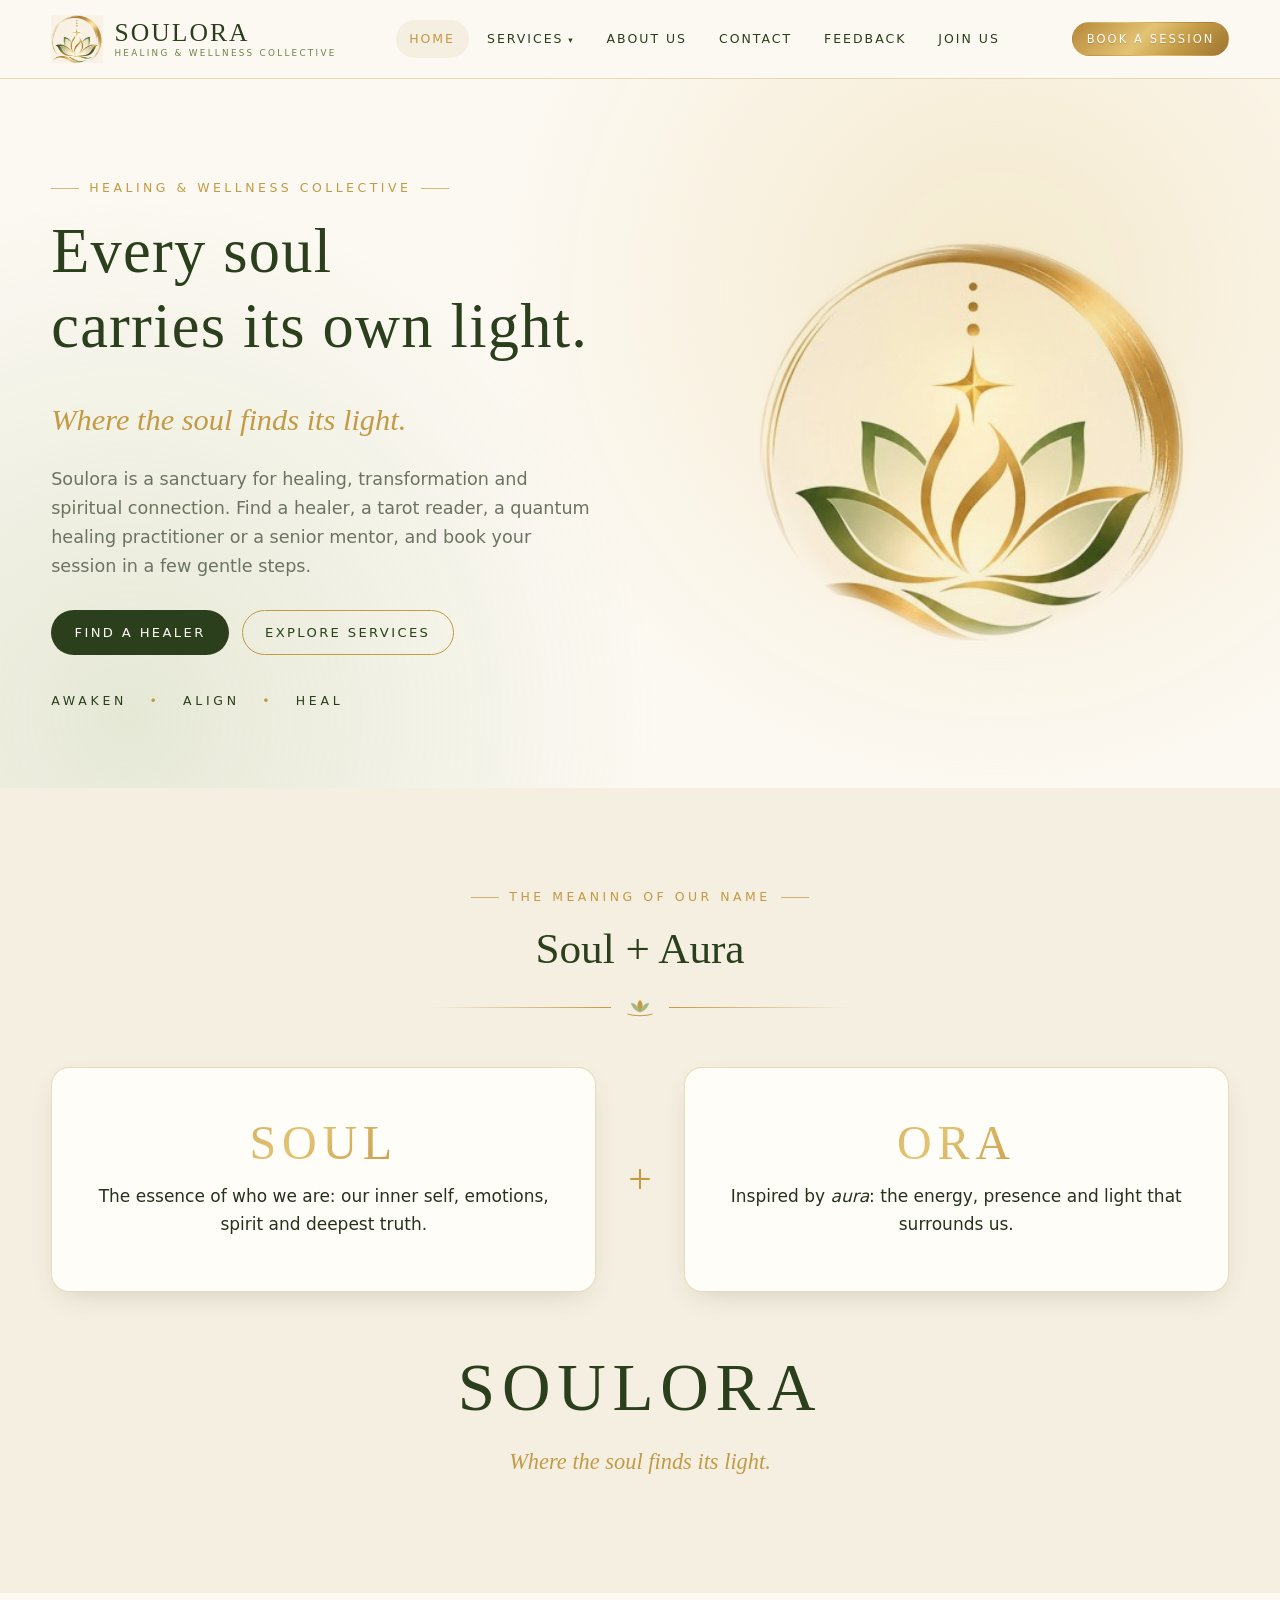
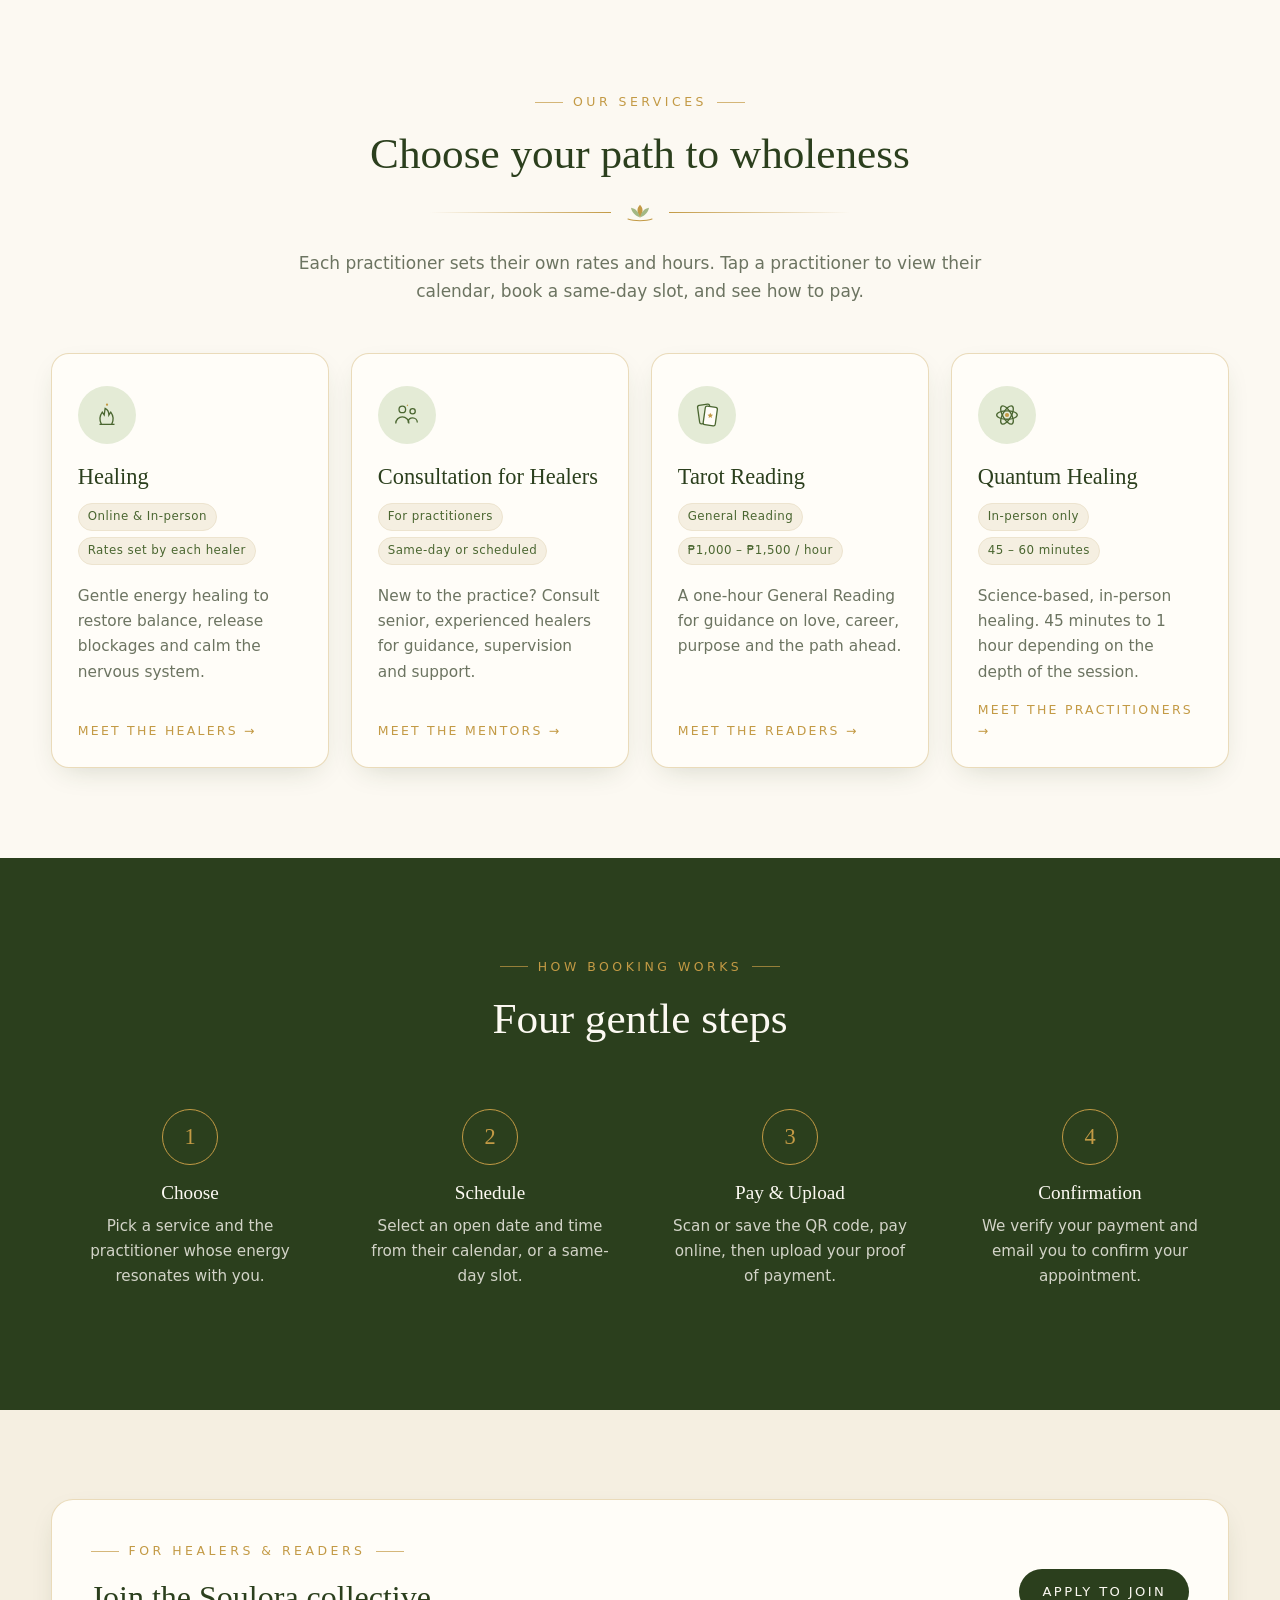
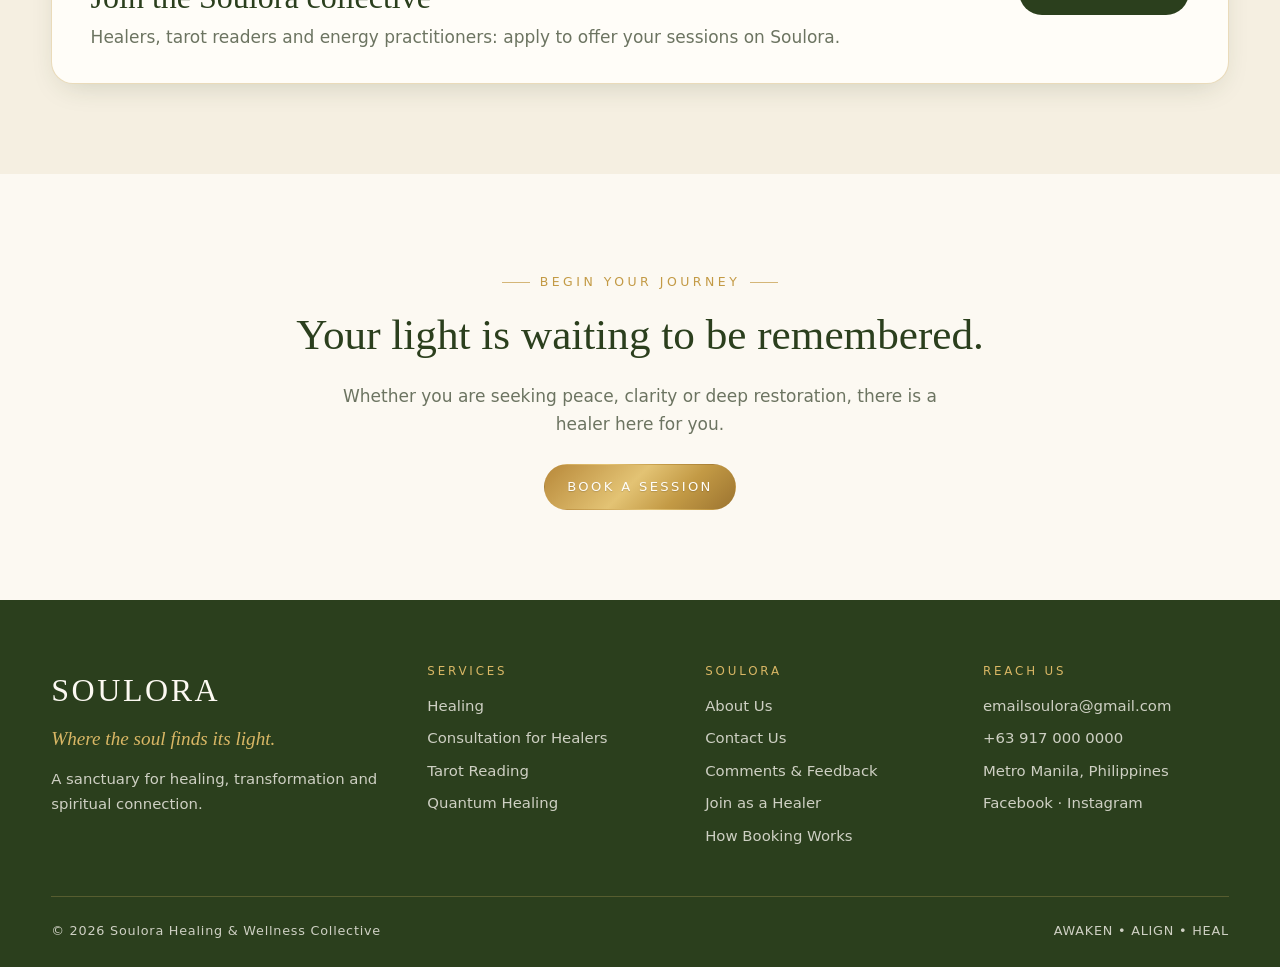
==== commit df5305eb: "Add files via upload" ====
--- a/index.html
+++ b/index.html
@@ -4,16 +4,16 @@
   <meta charset="UTF-8">
   <meta name="viewport" content="width=device-width, initial-scale=1">
   <title>Soulora · Where the soul finds its light</title>
-  <meta name="description" content="Soulora Healing & Wellness Collective: book Reiki healing, tarot readings, quantum healing and consultations with senior healers. Where the soul finds its light.">
+  <meta name="description" content="Soulora Healing & Wellness Collective: book healing sessions, tarot readings, quantum healing and consultations with senior healers. Where the soul finds its light.">
   <meta name="theme-color" content="#2b3f1d">
   <meta property="og:title" content="Soulora · Healing & Wellness Collective">
-  <meta property="og:description" content="Where the soul finds its light. Book Reiki, Tarot, Quantum Healing and Healer Consultations.">
+  <meta property="og:description" content="Where the soul finds its light. Book Healing, Tarot, Quantum Healing and Healer Consultations.">
   <meta property="og:image" content="logo-full.jpg">
   <link rel="icon" type="image/png" href="favicon.png">
   <link rel="preconnect" href="https://fonts.googleapis.com">
   <link rel="preconnect" href="https://fonts.gstatic.com" crossorigin>
   <link href="https://fonts.googleapis.com/css2?family=Cormorant+Garamond:ital,wght@0,400;0,500;1,400&family=Jost:wght@300;400;500;600&family=Marcellus&display=swap" rel="stylesheet">
-  <link rel="stylesheet" href="styles.css">
+  <link rel="stylesheet" href="styles.css?v=20261117">
 </head>
 <body>
   <header class="site-header" id="site-header"></header>
@@ -34,7 +34,7 @@
 
   <noscript><p style="padding:2rem;text-align:center">Please enable JavaScript to book a session on Soulora.</p></noscript>
 
-  <script src="data.js"></script>
-  <script src="app.js"></script>
+  <script src="data.js?v=20261117"></script>
+  <script src="app.js?v=20261117"></script>
 </body>
 </html>
--- a/styles.css
+++ b/styles.css
@@ -462,44 +462,197 @@
   .services-grid { grid-template-columns: repeat(2, 1fr); }
   .footer-grid { grid-template-columns: 1fr 1fr; }
 }
+/* ---------- Service switcher (all sizes) ---------- */
+.svc-switch { position: sticky; top: 78px; z-index: 40; background: rgba(252, 249, 242, .95); backdrop-filter: blur(8px); border-bottom: 1px solid var(--line); }
+.svc-switch .container { display: flex; gap: .5rem; overflow-x: auto; padding: .7rem 0; scrollbar-width: none; justify-content: center; }
+.svc-switch .container::-webkit-scrollbar { display: none; }
+.svc-switch a { flex: none; padding: .5rem 1.05rem; border-radius: 999px; border: 1px solid var(--cream-3); background: var(--white); color: var(--forest); font-size: .88rem; white-space: nowrap; }
+.svc-switch a.on { background: var(--forest); color: var(--cream); border-color: var(--forest); }
+.svc-section { padding-top: 2.5rem; }
+.tap-hint { text-align: center; color: var(--muted); font-size: .95rem; margin: 0 0 1.4rem; }
+
+
+/* ---------- Embedded forms (booking + healer sign-up) ---------- */
+.form-embed { background: var(--white); border: 1px solid var(--line); border-radius: 16px; overflow: hidden; }
+.form-embed iframe { display: block; width: 100%; min-height: 900px; border: 0; background: var(--white); }
+.form-card .form-embed { border: 0; border-radius: 0; margin: 0 -.4rem; }
+.form-embed-alt { margin: 0; padding: .7rem 1rem; font-size: .85rem; color: var(--muted); text-align: center; border-top: 1px solid var(--cream-3); background: var(--cream); }
+.booking-copy { display: flex; flex-direction: column; gap: .6rem; margin-bottom: 1rem; }
+.booking-copy .summary { margin-bottom: 0; }
+.booking-copy .btn { align-self: flex-start; }
+.form-note { display: inline-block; margin-left: 1rem; font-size: .82rem; color: var(--muted); }
+
+/* ---------- Join page ---------- */
+.join-grid { display: grid; grid-template-columns: .9fr 1.1fr; gap: 2.5rem; align-items: start; }
+.join-steps { padding-left: 1.3rem; margin: 0; }
+.join-steps li { margin-bottom: .9rem; }
+.join-band { display: flex; align-items: center; justify-content: space-between; gap: 2rem; background: var(--white); border: 1px solid var(--line); border-radius: 22px; padding: 2rem 2.4rem; box-shadow: var(--shadow); }
+
 @media (max-width: 900px) {
+  .join-grid { grid-template-columns: 1fr; }
+  .join-band { flex-direction: column; align-items: flex-start; padding: 1.6rem; }
+  .form-embed iframe { min-height: 1000px; }
+  .modal-body .form-embed { margin: 0 -1rem; border-radius: 0; border-left: 0; border-right: 0; }
+  .form-note { display: block; margin: .6rem 0 0; }
+}
+
+/* ---------- Mobile menu panel + bottom tab bar (hidden on desktop) ---------- */
+.mnav, .tabbar { display: none; }
+
+@media (max-width: 1024px) {
+  .services-grid { grid-template-columns: repeat(2, 1fr); }
+  .footer-grid { grid-template-columns: 1fr 1fr; }
+}
+
+@media (max-width: 900px) {
+  /* header */
+  .nav { height: 64px; }
+  .brand img { width: 42px; }
+  .brand-name { font-size: 1.4rem; }
+  .nav-links, .nav-cta .btn { display: none; }
   .menu-toggle { display: block; }
-  .nav-links {
-    position: fixed; inset: 78px 0 auto 0; flex-direction: column; align-items: stretch; gap: 0;
-    background: var(--cream); border-bottom: 1px solid var(--line); padding: .8rem 4%;
-    max-height: calc(100vh - 78px); overflow: auto;
-    transform: translateY(-12px); opacity: 0; visibility: hidden; transition: all .25s ease; z-index: -1;
+  body.menu-open .menu-toggle span:nth-child(1) { transform: translateY(6.5px) rotate(45deg); }
+  body.menu-open .menu-toggle span:nth-child(2) { opacity: 0; }
+  body.menu-open .menu-toggle span:nth-child(3) { transform: translateY(-6.5px) rotate(-45deg); }
+  .svc-switch { top: 64px; }
+  .svc-switch .container { justify-content: flex-start; width: 100%; padding-inline: 4%; }
+
+  /* full-screen menu panel */
+  .mnav { display: block; position: fixed; inset: 64px 0 0 0; z-index: 45; background: rgba(32, 45, 22, .35); opacity: 0; visibility: hidden; transition: opacity .25s ease, visibility .25s; }
+  body.menu-open .mnav { opacity: 1; visibility: visible; }
+  body.menu-open { overflow: hidden; }
+  .mnav-panel { background: var(--cream); max-height: 100%; overflow-y: auto; padding: 1.1rem 5% calc(96px + env(safe-area-inset-bottom)); transform: translateY(-10px); transition: transform .25s ease; border-bottom-left-radius: 22px; border-bottom-right-radius: 22px; }
+  body.menu-open .mnav-panel { transform: none; }
+  .mnav-label { font-size: .72rem; letter-spacing: .24em; text-transform: uppercase; color: var(--gold); margin: .4rem 0 .7rem; }
+  .mnav-services { display: grid; gap: .6rem; margin-bottom: 1.4rem; }
+  .mnav-svc { display: flex; align-items: center; gap: .9rem; padding: .8rem .9rem; background: var(--white); border: 1px solid var(--line); border-radius: 16px; color: var(--forest); min-height: 64px; }
+  .mnav-svc.active { border-color: var(--gold); background: #fffaf0; }
+  .mnav-svc .service-icon { width: 46px; height: 46px; margin: 0; flex: none; }
+  .mnav-svc .service-icon svg { width: 24px; height: 24px; }
+  .mnav-svc strong { display: block; font-family: var(--font-display); font-weight: 400; font-size: 1.15rem; }
+  .mnav-svc small { color: var(--muted); font-size: .8rem; }
+  .mnav-arrow { margin-left: auto; font-size: 1.6rem; color: var(--gold); }
+  .mnav-links { display: grid; background: var(--white); border: 1px solid var(--line); border-radius: 16px; overflow: hidden; }
+  .mnav-links a { padding: 1rem 1.1rem; color: var(--forest); font-size: 1.05rem; border-bottom: 1px solid var(--cream-3); }
+  .mnav-links a:last-child { border-bottom: 0; }
+  .mnav-links a.active { color: var(--gold); background: #fffaf0; }
+  .mnav-foot { margin-top: 1.2rem; text-align: center; color: var(--muted); font-size: .88rem; }
+
+  /* bottom tab bar */
+  body { padding-bottom: calc(70px + env(safe-area-inset-bottom)); }
+  .tabbar {
+    display: grid; grid-template-columns: repeat(5, 1fr); align-items: end;
+    position: fixed; left: 0; right: 0; bottom: 0; z-index: 60;
+    background: rgba(255, 253, 248, .97); backdrop-filter: blur(10px);
+    border-top: 1px solid var(--line); box-shadow: 0 -8px 24px -16px rgba(43, 63, 29, .35);
+    padding: 6px 4px calc(6px + env(safe-area-inset-bottom));
   }
-  .nav-links.open { transform: translateY(0); opacity: 1; visibility: visible; }
-  .nav-links a, .nav-links .nav-trigger { padding: .9rem .4rem; border-radius: 0; border-bottom: 1px solid var(--cream-3); width: 100%; text-align: left; }
-  .submenu { position: static; transform: none; opacity: 1; visibility: visible; box-shadow: none; border: 0; background: transparent; padding: 0 0 0 1rem; min-width: 0; display: none; }
-  .has-sub.open .submenu { display: block; transform: none; }
-  .has-sub:hover .submenu { transform: none; }
-  .nav-cta .btn { display: none; }
+  .tabbar a, .tabbar button { display: flex; flex-direction: column; align-items: center; justify-content: center; gap: 3px; min-height: 54px; background: none; border: 0; color: var(--muted); font-size: .7rem; letter-spacing: .04em; }
+  .tabbar svg { width: 24px; height: 24px; }
+  .tabbar .active { color: var(--forest); font-weight: 500; }
+  .tabbar .active svg { color: var(--gold); }
+  .tab-book-ico { width: 52px; height: 52px; margin-top: -24px; border-radius: 50%; display: grid; place-items: center; background: var(--gold-grad); color: var(--white); box-shadow: 0 8px 18px -8px rgba(156, 116, 48, .9); border: 3px solid var(--cream); }
+  .tabbar .tab-book { color: var(--forest); font-weight: 500; }
+  .tabbar .tab-book.active svg { color: var(--white); }
+  .toast { bottom: calc(86px + env(safe-area-inset-bottom)); }
+  .site-footer { padding-bottom: 1rem; }
+
+  /* layout */
   .hero-grid, .about-grid, .contact-grid, .guide-grid { grid-template-columns: 1fr; }
+  .hero { text-align: center; padding-top: 1.6rem; }
+  .hero-grid { gap: .6rem; }
   .hero-art { order: -1; }
-  .hero-art img { width: 260px; }
-  .hero { text-align: center; }
+  .hero-art img { width: 170px; }
   .hero p.lead { margin-inline: auto; }
   .hero-actions, .pillars { justify-content: center; }
-  .meaning { grid-template-columns: 1fr; }
+  .meaning { grid-template-columns: 1fr; gap: 1rem; }
+  .meaning-plus { font-size: 2rem; }
   .steps { grid-template-columns: 1fr 1fr; }
   .values { grid-template-columns: 1fr; }
   .cal-wrap, .pay-grid { grid-template-columns: 1fr; }
-  .qr-box { max-width: 280px; margin: 0 auto; }
-}
+  .qr-box { max-width: 300px; width: 100%; margin: 0 auto; }
+  .about-logo { max-width: 420px; margin: 0 auto; }
+
+  /* booking modal becomes a full-screen sheet with buttons always visible */
+  .modal-backdrop { padding: 0; place-items: stretch; }
+  .modal { width: 100%; max-height: none; height: 100%; height: 100dvh; border-radius: 0; border: 0; display: flex; flex-direction: column; overflow: hidden; }
+  .modal-head { position: static; padding: .8rem 1rem; gap: .75rem; }
+  .modal-head .avatar { width: 42px; height: 42px; }
+  .modal-head h3 { font-size: 1.15rem; }
+  .modal-head small { font-size: .76rem; display: block; line-height: 1.35; }
+  .modal-close { width: 44px; height: 44px; flex: none; }
+  .modal-body { flex: 1; overflow-y: auto; -webkit-overflow-scrolling: touch; padding: 1rem 1rem 0; }
+  .modal-foot {
+    position: sticky; bottom: 0; z-index: 3; margin: 1.2rem -1rem 0; padding: .8rem 1rem calc(.8rem + env(safe-area-inset-bottom));
+    background: var(--white); border-top: 1px solid var(--line); box-shadow: 0 -8px 20px -14px rgba(43, 63, 29, .4);
+    flex-direction: row; align-items: center;
+  }
+  .modal-foot .btn { flex: 1; padding-block: 1em; }
+  .modal-foot .btn-ghost { flex: 0 0 auto; }
+  .cal-day { font-size: 1rem; }
+  .slot { padding: .85rem .5rem; font-size: 1rem; }
+  .field input, .field select, .field textarea { font-size: 16px; padding: .9rem 1rem; } /* 16px stops iPhone zoom-in */
+  .success { padding-bottom: 1.2rem; }
+  .success .btn { width: 100%; }
+}
+
 @media (max-width: 600px) {
   body { font-size: 16px; }
-  .services-grid, .steps, .form-grid, .footer-grid { grid-template-columns: 1fr; }
+  section { padding: 3rem 0; }
+  h1 { font-size: 2.2rem; }
+  .services-grid, .form-grid, .footer-grid { grid-template-columns: 1fr; }
+  .steps { grid-template-columns: 1fr 1fr; gap: .6rem; }
+  .step { padding: .4rem; }
   .brand-sub { display: none; }
-  .pillars { font-size: .66rem; gap: .8rem; letter-spacing: .2em; }
+  .pillars { font-size: .7rem; gap: .8rem; letter-spacing: .2em; }
   .pillars span::before { margin-right: .8rem; }
-  .modal-body { padding: 1.1rem; }
-  .modal-foot { flex-direction: column-reverse; align-items: stretch; }
-  .modal-foot .btn { width: 100%; }
-  .stepper div { font-size: .58rem; letter-spacing: .06em; }
+  .hero-actions .btn { flex: 1 1 100%; padding-block: 1.05em; }
+  .page-banner { padding: 2rem 0 1.6rem; }
+  .page-banner .service-icon, .page-banner .eyebrow { display: none; }
+  .page-banner h1 { margin-bottom: .4rem; }
+  .page-banner p { font-size: .98rem; }
+  .info-strip { margin-top: 1rem; }
+  .svc-section { padding-top: 1.4rem; }
+  .svc-section .notice { font-size: .88rem; margin-bottom: 1.2rem !important; }
+  .info-strip .chip { font-size: .76rem; }
+  .services-grid .service-card { padding: 1.4rem; }
+
+  /* practitioner cards: compact side-by-side layout, easier to scan */
+  .practitioners { grid-template-columns: 1fr; gap: 1rem; }
+  .p-head { display: grid; grid-template-columns: 112px 1fr; align-items: stretch; }
+  .p-photo { aspect-ratio: auto; min-height: 150px; height: 100%; }
+  .p-badge { top: auto; bottom: 8px; left: 6px; right: 6px; }
+  .p-badge .chip { font-size: .62rem; padding: .2em .5em; white-space: nowrap; max-width: 100%; overflow: hidden; text-overflow: ellipsis; }
+  .p-photo svg text:last-child { display: none; }
+  .p-body { padding: .9rem 1rem .8rem; display: flex; flex-direction: column; }
+  .p-name { font-size: 1.25rem; }
+  .p-title { font-size: .68rem; letter-spacing: .1em; margin-bottom: .4rem; }
+  .p-row { flex-direction: column; align-items: flex-start; gap: .1rem; font-size: .82rem; }
+  .p-toggle { margin-top: auto; padding-top: .6rem; font-size: .68rem; letter-spacing: .14em; justify-content: flex-start; }
+  .p-drop-inner { padding: 1rem 1rem 1.1rem; }
+  .drop-link { padding: .9rem; min-height: 60px; }
+  .guide-card, .form-card { padding: 1.4rem; }
+  .stepper div { font-size: .62rem; letter-spacing: .08em; }
 }
 
 @media (prefers-reduced-motion: reduce) {
   *, *::before, *::after { animation: none !important; transition: none !important; }
 }
+
+/* ---------- Feedback (plain, easy-to-read font) ---------- */
+.name-choice { display: flex; flex-wrap: wrap; gap: .6rem; }
+.name-choice label { display: inline-flex; align-items: center; gap: .5rem; padding: .6rem 1rem; border: 1px solid var(--cream-3); border-radius: 999px; background: var(--white); cursor: pointer; text-transform: none; letter-spacing: normal; font-size: .95rem; color: var(--forest); }
+.name-choice label:has(input:checked) { border-color: var(--gold); background: #fffaf0; }
+.name-choice input { accent-color: var(--green); margin: 0; }
+.hp { position: absolute; left: -9999px; width: 1px; height: 1px; opacity: 0; }
+.feedback-wall { grid-template-columns: 1fr; max-height: 900px; overflow-y: auto; padding-right: .3rem; }
+.fb-card { font-family: Arial, Helvetica, sans-serif; padding: 1.1rem 1.2rem; transition: box-shadow .4s ease, border-color .4s ease; }
+.fb-top { display: flex; justify-content: space-between; align-items: baseline; gap: .8rem; }
+.fb-name { font-weight: 600; font-size: 1rem; color: var(--ink); }
+.fb-stars { color: var(--gold); letter-spacing: .08em; font-size: .95rem; white-space: nowrap; }
+.fb-card .fb-text { font-family: Arial, Helvetica, sans-serif; font-style: normal; font-size: 1rem; line-height: 1.6; color: var(--ink); margin: .5rem 0 .6rem; white-space: pre-line; overflow-wrap: anywhere; }
+.fb-card footer { font-family: Arial, Helvetica, sans-serif; font-size: .82rem; color: var(--muted); }
+.fb-card.fb-new { border-color: var(--gold); box-shadow: 0 0 0 4px rgba(195, 154, 69, .18); }
+@media (max-width: 900px) { .feedback-wall { max-height: none; overflow: visible; } }
+
+[hidden] { display: none !important; }
